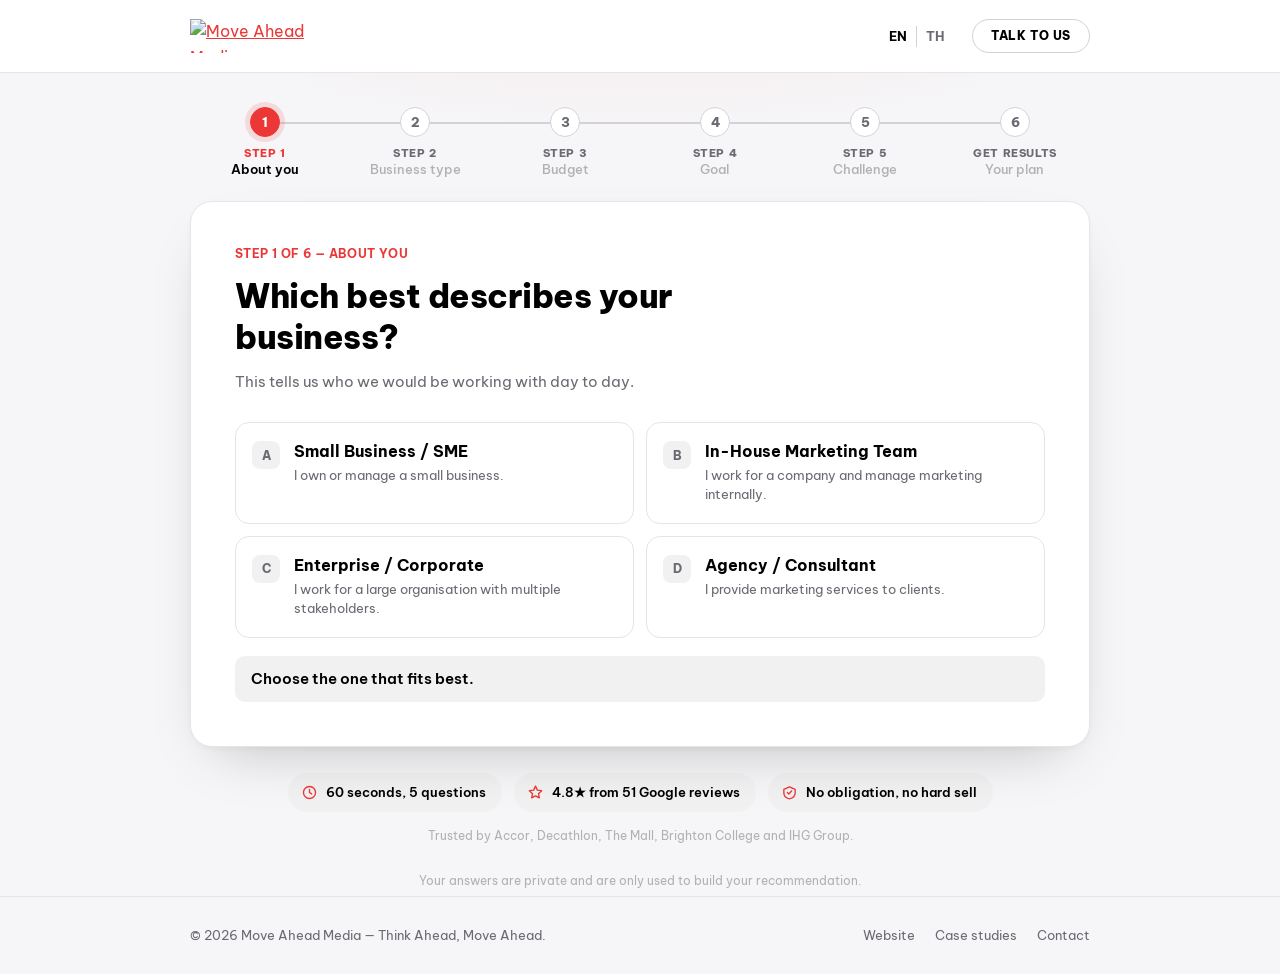
==== index.html @ 977a90ac "Live: https://www.moveaheadmedia.co.th/quiz/ — mam-th-quiz 35fa0f5 build b9ee092ca5 Built by deploy/" ====
<!doctype html>
<html lang="en">
  <head>
    <!-- mam-th-quiz 35fa0f5 build b9ee092ca5 — live-mam-en -->
    <meta charset="utf-8" />
    <meta name="viewport" content="width=device-width, initial-scale=1" />
    <!-- Google Tag Manager -->
    <script>(function(w,d,s,l,i){w[l]=w[l]||[];w[l].push({'gtm.start':
    new Date().getTime(),event:'gtm.js'});var f=d.getElementsByTagName(s)[0],
    j=d.createElement(s),dl=l!='dataLayer'?'&l='+l:'';j.async=true;j.src=
    'https://www.googletagmanager.com/gtm.js?id='+i+dl;f.parentNode.insertBefore(j,f);
    })(window,document,'script','dataLayer','GTM-NHTDCN6S');</script>
    <!-- End Google Tag Manager -->
    <title>
      Which Digital Marketing Services Do You Need? | Move Ahead Media
    </title>
    <meta
      name="description"
      content="Answer 5 quick questions and get a personalised digital marketing plan — SEO + AI Visibility, Google Ads, Social Media or Website Development. Takes 60 seconds."
    />
    <meta name="robots" content="index, follow" />
    <!-- The quiz is live on the websites: English at moveaheadmedia.co.th/quiz/,
         Thai at /th/quiz/, Australia at moveaheadmedia.com.au/quiz/. This copy
         (GitHub Pages) is the preview, so it names the live pages. -->
    <link rel="canonical" href="https://www.moveaheadmedia.co.th/quiz/" />
    <link rel="alternate" hreflang="en-TH" href="https://www.moveaheadmedia.co.th/quiz/" />
    <link rel="alternate" hreflang="th-TH" href="https://www.moveaheadmedia.co.th/th/quiz/" />
    <link rel="alternate" hreflang="en-AU" href="https://www.moveaheadmedia.com.au/quiz/" />
    <link rel="alternate" hreflang="x-default" href="https://www.moveaheadmedia.co.th/quiz/" />

    <meta property="og:type" content="website" />
    <meta property="og:locale" content="en_GB" />
    <meta property="og:locale:alternate" content="th_TH" />
    <meta
      property="og:title"
      content="Which Digital Marketing Services Do You Need? | Move Ahead Media"
    />
    <meta
      property="og:description"
      content="Answer 5 quick questions and get a personalised digital marketing plan in 60 seconds."
    />
    <meta
      property="og:image"
      content="https://www.moveaheadmedia.co.th/wp-content/uploads/2023/10/mamlogo-dynamicwhite.png"
    />
    <meta name="twitter:card" content="summary_large_image" />

    <link rel="icon" href="assets/icons/favicon.ico" sizes="any" />
    <link
      rel="icon"
      type="image/png"
      sizes="32x32"
      href="assets/icons/favicon-32x32.png"
    />
    <link
      rel="icon"
      type="image/png"
      sizes="16x16"
      href="assets/icons/favicon-16x16.png"
    />
    <link
      rel="icon"
      type="image/png"
      sizes="192x192"
      href="assets/icons/android-chrome-192x192.png"
    />
    <link rel="apple-touch-icon" href="assets/icons/apple-touch-icon.png" />

    <link rel="preconnect" href="https://fonts.googleapis.com" />
    <link rel="preconnect" href="https://fonts.gstatic.com" crossorigin />
    <link
      href="https://fonts.googleapis.com/css2?family=Be+Vietnam+Pro:wght@400;500;600;700;800&display=swap"
      rel="stylesheet"
    />
    <link rel="stylesheet" href="assets/css/styles.css?v=b9ee092ca5" />
  </head>
  <body>
    <!-- Google Tag Manager (noscript) -->
    <noscript><iframe src="https://www.googletagmanager.com/ns.html?id=GTM-NHTDCN6S"
    height="0" width="0" style="display:none;visibility:hidden"></iframe></noscript>
    <!-- End Google Tag Manager (noscript) -->
    <a class="skip-link" href="#quiz">Skip to the quiz</a>

    <header class="site-header">
      <div class="shell site-header__inner">
        <a
          class="site-header__logo"
          href="https://www.moveaheadmedia.co.th/"
          target="_blank"
          rel="noopener"
        >
          <img
            src="https://www.moveaheadmedia.co.th/wp-content/uploads/2023/10/mamlogo-dynamicwhite.png"
            alt="Move Ahead Media"
            width="180"
            height="40"
          />
        </a>
        <div class="site-header__actions">
          <nav class="lang-switch" aria-label="Language">
            <a href="/quiz/" lang="en" hreflang="en" aria-current="page">EN</a>
            <a href="/th/quiz/" lang="th" hreflang="th">TH</a>
          </nav>
          <a
            class="btn btn--ghost btn--sm site-header__cta"
            href="https://www.moveaheadmedia.co.th/contact-us/"
            target="_blank"
            rel="noopener"
            >Talk to us</a
          >
        </div>
      </div>
    </header>

    <main id="quiz" class="shell">
      <!-- ── Progress ────────────────────────────────────────────────── -->
      <nav class="progress" id="progress" aria-label="Quiz progress" hidden>
        <ol class="progress__steps" id="progressSteps"></ol>
        <div class="progress__track">
          <div class="progress__fill" id="progressFill"></div>
        </div>
      </nav>

      <!-- ── Stage ───────────────────────────────────────────────────── -->
      <div class="stage" id="stage" aria-live="polite"></div>

      <p class="stage-note" id="stageNote"></p>
    </main>

    <footer class="site-footer">
      <div class="shell site-footer__inner">
        <p>
          &copy; <span id="year"></span> Move Ahead Media — Think Ahead, Move
          Ahead.
        </p>
        <p class="site-footer__links">
          <a
            href="https://www.moveaheadmedia.co.th/"
            target="_blank"
            rel="noopener"
            >Website</a
          >
          <a
            href="https://www.moveaheadmedia.co.th/about/case-studies/"
            target="_blank"
            rel="noopener"
            >Case studies</a
          >
          <a
            href="https://www.moveaheadmedia.co.th/contact-us/"
            target="_blank"
            rel="noopener"
            >Contact</a
          >
        </p>
      </div>
    </footer>

    <script>window.MAM_DEPLOY = {"webhookUrl":"https://n8n.moveaheadmedia.com/webhook/dca138b4-dd5e-489e-88fd-e3096222296d","webhookFormat":"mam-forms","formName":"Service Quiz","timeZone":"Asia/Bangkok","dateStyle":"d/m/Y"};</script>
    <script src="assets/js/config.js?v=b9ee092ca5"></script>
    <!-- utm_… → the website's attribution cookies, before anything else. -->
    <script src="assets/js/utm.js?v=b9ee092ca5"></script>
    <script src="assets/js/data.js?v=b9ee092ca5"></script>
    <script src="assets/js/engine.js?v=b9ee092ca5"></script>
    <!-- Logic v5. Loaded but not yet called — app.js switches to it in
         build step 3, so this file changes nothing on its own. -->
    <script src="assets/js/planner.js?v=b9ee092ca5"></script>
    <!-- Screen text. th/index.html also loads i18n/th.js before i18n.js. -->
    <script src="assets/js/i18n/en.js?v=b9ee092ca5"></script>
    <script src="assets/js/i18n.js?v=b9ee092ca5"></script>
    <script src="assets/js/app.js?v=b9ee092ca5"></script>
  </body>
</html>
---- assets/css/styles.css ----
/* ==========================================================================
   Move Ahead Media — Service Recommendation Quiz
   Built on the Elementor kit tokens (.elementor-kit-201) with a small number
   of additions needed for UI states the kit does not define. Additions are
   marked with a leading "+" so they are easy to audit against brand.
   ========================================================================== */

/* --------------------------------------------------------------------------
   Tokens
   -------------------------------------------------------------------------- */
:root {
  /* Kit colours */
  --mam-primary:      #EC3737;
  --mam-secondary:    #FFFFFF;
  --mam-text:         #000000;
  --mam-accent:       #F1F1F1;
  --mam-white-45:     #FFFFFF45;
  --mam-white-94:     #FFFFFF94;
  --mam-grey-94:      #80808094;

  /* + UI additions (hover, borders, muted text, validation, dark panels) */
  --mam-primary-dark: #C82A2A;
  --mam-primary-soft: #FDECEC;
  --mam-ink:          #101013;
  --mam-ink-soft:     #1C1C21;
  --mam-line:         #E5E5E8;
  --mam-line-strong:  #D2D2D8;
  --mam-muted:        #6A6A73;
  --mam-page:         #F6F6F8;
  --mam-success:      #129B5C;

  /* Kit typography */
  /* Same pair as moveaheadmedia.co.th: Be Vietnam Pro draws the Latin letters,
     Noto Sans Thai the Thai ones (it is only downloaded on the Thai page). */
  --font: "Be Vietnam Pro", "Noto Sans Thai", -apple-system, BlinkMacSystemFont, "Segoe UI", sans-serif;

  /* + Shape & depth (the kit defines neither) */
  --radius-sm: 10px;
  --radius:    14px;
  --radius-lg: 22px;
  --shadow-sm: 0 1px 2px rgba(16,16,19,.05), 0 4px 12px -6px rgba(16,16,19,.10);
  --shadow-md: 0 24px 56px -28px rgba(16,16,19,.28), 0 2px 6px rgba(16,16,19,.04);
  --shadow-red: 0 12px 28px -12px rgba(236,55,55,.55);

  --shell: 940px;
  --ease: cubic-bezier(.32,.72,.28,1);
}

/* --------------------------------------------------------------------------
   Base
   -------------------------------------------------------------------------- */
*, *::before, *::after { box-sizing: border-box; }

html { -webkit-text-size-adjust: 100%; }

body {
  margin: 0;
  font-family: var(--font);
  /* + kit body is 15px; bumped to 16px so form inputs stay legible on mobile */
  font-size: 16px;
  font-weight: 400;
  line-height: 1.6;
  color: var(--mam-text);
  background: var(--mam-page);
  background-image:
    radial-gradient(1000px 460px at 50% -180px, rgba(236,55,55,.13), transparent 70%);
  background-repeat: no-repeat;
  -webkit-font-smoothing: antialiased;
  display: flex;
  flex-direction: column;
  min-height: 100vh;
}

h1, h2, h3 { margin: 0; line-height: 1.2; font-weight: 800; letter-spacing: -.015em; }
p { margin: 0; }
ul, ol { margin: 0; padding: 0; list-style: none; }
a { color: var(--mam-primary); }

img, svg { display: block; max-width: 100%; }

.shell { width: 100%; max-width: var(--shell); margin-inline: auto; padding-inline: 20px; }

:where(a, button, input, [tabindex]):focus-visible {
  outline: 3px solid var(--mam-primary);
  outline-offset: 2px;
  border-radius: 6px;
}

.skip-link {
  position: absolute; left: 12px; top: -60px; z-index: 20;
  background: var(--mam-ink); color: #fff; padding: 10px 16px;
  border-radius: var(--radius-sm); font-weight: 700; text-decoration: none;
  transition: top .2s var(--ease);
}
.skip-link:focus { top: 12px; }

.icon {
  width: 20px; height: 20px; flex: none;
  fill: none; stroke: currentColor; stroke-width: 1.9;
  stroke-linecap: round; stroke-linejoin: round;
}
.icon--arrow { width: 18px; height: 18px; margin-left: 8px; }
.icon--arrow-back { width: 18px; height: 18px; margin-right: 6px; }
.icon--tick { stroke-width: 2.6; }

/* --------------------------------------------------------------------------
   Header / footer
   -------------------------------------------------------------------------- */
.site-header {
  background: var(--mam-secondary);
  border-bottom: 1px solid var(--mam-line);
}

.site-header__inner {
  display: flex; align-items: center; justify-content: space-between;
  gap: 16px; min-height: 72px;
}
.site-header__logo img { height: 34px; width: auto; }
.site-header__actions { display: flex; align-items: center; gap: 18px; }
.site-header__cta { white-space: nowrap; }

/* EN | TH | AU. The current page is marked, not linked away from. */
.lang-switch { display: flex; align-items: center; font-size: 13px; font-weight: 700; }
.lang-switch a {
  color: var(--mam-muted); text-decoration: none; padding: 4px 9px; line-height: 1;
}
.lang-switch a + a { border-left: 1.5px solid var(--mam-line-strong); }
.lang-switch a:hover { color: var(--mam-primary); }
.lang-switch a[aria-current="page"] { color: var(--mam-text); }

/* .btn--ghost is designed for dark panels (the results CTA still uses it there),
   so it needs a light-background variant inside the now-white header. */
.site-header .btn--ghost { border-color: var(--mam-line-strong); color: var(--mam-text); }
.site-header .btn--ghost:hover {
  border-color: var(--mam-primary); color: var(--mam-primary); background: transparent;
}

.site-footer {
  margin-top: auto;
  padding: 28px 0;
  border-top: 1px solid var(--mam-line);
  font-size: 13px;
  color: var(--mam-muted);
}
.site-footer__inner {
  display: flex; flex-wrap: wrap; gap: 10px 24px;
  align-items: center; justify-content: space-between;
}
.site-footer__links { display: flex; gap: 20px; }
.site-footer a { color: var(--mam-muted); text-decoration: none; }
.site-footer a:hover { color: var(--mam-primary); }

/* --------------------------------------------------------------------------
   Buttons
   -------------------------------------------------------------------------- */
.btn {
  display: inline-flex; align-items: center; justify-content: center;
  gap: 0; border: 1.5px solid transparent; border-radius: 999px;
  font-family: var(--font);
  /* kit --e-global-typography-d2be5a1: 15px / 800 / uppercase / ls .6px */
  font-size: 14px; font-weight: 800; text-transform: uppercase; letter-spacing: .6px;
  line-height: 1; text-decoration: none; cursor: pointer;
  padding: 14px 26px;
  transition: background-color .18s var(--ease), color .18s var(--ease),
              border-color .18s var(--ease), transform .18s var(--ease), box-shadow .18s var(--ease);
}
.btn:disabled { cursor: default; opacity: .75; }

.btn--primary { background: var(--mam-primary); color: #fff; box-shadow: var(--shadow-red); }
.btn--primary:hover:not(:disabled) { background: var(--mam-primary-dark); transform: translateY(-1px); }
.btn--primary:active:not(:disabled) { transform: translateY(0); }

.btn--ghost { border-color: var(--mam-white-45); color: #fff; background: transparent; }
.btn--ghost:hover { border-color: #fff; background: rgba(255,255,255,.08); }

/* Chat buttons (logic v7) — each app's own green, so the button is recognised
   at a glance. Dark ink text rather than white: white on these greens falls
   below readable contrast. */
.btn--chat { color: var(--mam-ink); }
.btn--chat:hover { transform: translateY(-1px); }
.btn--chat .icon--chat { width: 18px; height: 18px; margin-right: 8px; }
.btn--chat-line { background: #06C755; }
.btn--chat-line:hover { background: #05B34C; }
.btn--chat-whatsapp { background: #25D366; }
.btn--chat-whatsapp:hover { background: #1FBE5B; }

.btn--text {
  background: none; color: var(--mam-muted); padding: 10px 4px;
  text-transform: none; letter-spacing: 0; font-weight: 600; font-size: 14px;
}
.btn--text:hover { color: var(--mam-primary); }

.btn--sm { padding: 10px 18px; font-size: 12px; }
.btn--lg { padding: 18px 34px; font-size: 15px; }
.btn--block { width: 100%; }

/* --------------------------------------------------------------------------
   Progress
   -------------------------------------------------------------------------- */
.progress { padding-top: 34px; }

/* A connected stepper: numbered dots sit on a single line, joined by
   connectors that fill up to the current step, with a label under each dot.
   Equal flex columns keep any number of steps evenly spaced. */
.progress__steps {
  display: flex;
  align-items: flex-start;
  margin: 0;
  padding: 0;
  list-style: none;
}
.pstep {
  position: relative;
  flex: 1 1 0;
  min-width: 0;
  display: flex;
  flex-direction: column;
  align-items: center;
  text-align: center;
  gap: 10px;
  padding: 0 4px;
}
/* Connector from the previous dot to this one, behind the opaque dots so each
   end is capped by a dot. It colours in once its step is reached. */
.pstep::before {
  content: "";
  position: absolute;
  top: 15px;
  right: 50%;
  left: -50%;
  height: 2px;
  background: var(--mam-line-strong);
  z-index: 0;
  transition: background .4s var(--ease);
}
.pstep:first-child::before { display: none; }
.pstep.is-done::before,
.pstep.is-active::before { background: var(--mam-ink); }

.pstep__dot {
  position: relative;
  z-index: 1;
  display: grid; place-items: center; flex: none;
  width: 30px; height: 30px; border-radius: 50%;
  background: var(--mam-secondary);
  border: 1.5px solid var(--mam-line-strong);
  color: var(--mam-muted);
  font-size: 13px; font-weight: 800;
  transition: all .3s var(--ease);
}
.pstep.is-active .pstep__dot {
  background: var(--mam-primary); border-color: var(--mam-primary); color: #fff;
  box-shadow: 0 0 0 5px rgba(236,55,55,.14);
}
.pstep.is-done .pstep__dot { background: var(--mam-ink); border-color: var(--mam-ink); color: #fff; }
.pstep.is-done .icon { width: 15px; height: 15px; }

.pstep__text {
  display: flex; flex-direction: column; align-items: center; gap: 2px;
  min-width: 0; max-width: 100%;
}
.pstep__label {
  font-size: 10.5px; font-weight: 800; text-transform: uppercase; letter-spacing: .6px;
  line-height: 1.2; color: var(--mam-muted); white-space: nowrap;
}
.pstep__caption {
  font-size: 12.5px; font-weight: 500; line-height: 1.25; color: var(--mam-grey-94);
  max-width: 14ch;
}
.pstep.is-active .pstep__label { color: var(--mam-primary); }
.pstep.is-active .pstep__caption { color: var(--mam-text); font-weight: 600; }
.pstep.is-done .pstep__label { color: var(--mam-ink); }

/* The connectors above now carry progress, so the old track bar is retired.
   #progressFill still receives a width from app.js; keeping the rule inert
   avoids touching JS. */
.progress__track { display: none; }
.progress__fill { width: 0; }

/* --------------------------------------------------------------------------
   Card
   -------------------------------------------------------------------------- */
.stage { padding: 24px 0 8px; }

.card {
  background: var(--mam-secondary);
  border: 1px solid var(--mam-line);
  border-radius: var(--radius-lg);
  box-shadow: var(--shadow-md);
  padding: 44px;
}
.card.is-entering { animation: cardIn .42s var(--ease) both; }
@keyframes cardIn {
  from { opacity: 0; transform: translateY(14px); }
  to   { opacity: 1; transform: none; }
}

.card__nav {
  display: flex; align-items: center; justify-content: space-between; gap: 16px;
  margin-top: 28px; padding-top: 22px; border-top: 1px solid var(--mam-line);
}
.card__nav--form { margin-top: 18px; border-top: 0; padding-top: 0; }
.card__nav--results { justify-content: center; }

.eyebrow {
  /* kit --e-global-typography-accent */
  font-size: 12px; font-weight: 700; text-transform: uppercase; letter-spacing: .4px;
  line-height: 1.3; color: var(--mam-primary);
  margin-bottom: 14px;
}

.stage-note {
  text-align: center; font-size: 12px; color: var(--mam-grey-94);
  margin: 18px 0 6px; min-height: 18px;
}

/* --------------------------------------------------------------------------
   Trust strip — sits below question 1 only
   -------------------------------------------------------------------------- */
.trust {
  display: flex; flex-wrap: wrap; justify-content: center; gap: 10px 12px;
  margin: 26px 0 0;
}
.trust li {
  display: flex; align-items: center; gap: 8px;
  background: var(--mam-accent); border-radius: 999px;
  padding: 9px 16px 9px 13px;
  font-size: 13px; font-weight: 600;
}
.trust .icon { width: 17px; height: 17px; color: var(--mam-primary); }

.trust__meta {
  margin-top: 14px; font-size: 12px; color: var(--mam-grey-94); text-align: center;
}

/* --------------------------------------------------------------------------
   Questions
   -------------------------------------------------------------------------- */
.question__title {
  /* kit secondary is 34px */
  font-size: clamp(23px, 3.4vw, 33px);
  line-height: 1.25;
  max-width: 24ch;
}
.question__subtitle {
  margin-top: 12px; color: var(--mam-muted); font-size: 15px;
  max-width: 56ch;
}

.options {
  display: grid; grid-template-columns: repeat(2, 1fr); gap: 12px;
  margin-top: 28px;
}
.options > .option:only-child,
.options > .option:nth-child(odd):last-child { grid-column: 1 / -1; }

.option {
  display: flex; align-items: flex-start; gap: 14px;
  width: 100%; text-align: left; cursor: pointer;
  font-family: var(--font);
  background: var(--mam-secondary);
  border: 1.5px solid var(--mam-line);
  border-radius: var(--radius);
  padding: 18px 18px 18px 16px;
  transition: border-color .18s var(--ease), background-color .18s var(--ease),
              transform .18s var(--ease), box-shadow .18s var(--ease);
}
.option:hover {
  border-color: var(--mam-primary);
  transform: translateY(-2px);
  box-shadow: var(--shadow-sm);
}
.option.is-selected {
  border-color: var(--mam-primary);
  background: var(--mam-primary-soft);
  box-shadow: 0 0 0 1px var(--mam-primary) inset;
}

.option__key {
  display: grid; place-items: center; flex: none;
  width: 28px; height: 28px; border-radius: 8px;
  background: var(--mam-accent); color: var(--mam-muted);
  font-size: 12px; font-weight: 800;
  transition: all .18s var(--ease);
}
.option.is-selected .option__key { background: var(--mam-primary); color: #fff; }

.option__body { display: flex; flex-direction: column; gap: 3px; min-width: 0; }
.option__label { font-size: 16px; font-weight: 700; line-height: 1.35; }
.option__desc { font-size: 13px; line-height: 1.5; color: var(--mam-muted); }

.option__check {
  margin-left: auto; flex: none;
  display: grid; place-items: center;
  width: 22px; height: 22px; border-radius: 50%;
  background: var(--mam-primary); color: #fff;
  opacity: 0; transform: scale(.6);
  transition: all .22s var(--ease);
}
.option__check .icon { width: 13px; height: 13px; }
.option.is-selected .option__check { opacity: 1; transform: scale(1); }

/* Multi-select step. The main pick and the second pick must look different —
   the main one carries twice the scoring weight, so the visitor has to be able
   to see which is which at a glance. */
.option.is-rank1 {
  border-color: var(--mam-primary);
  background: var(--mam-primary-soft);
  box-shadow: 0 0 0 1px var(--mam-primary) inset;
}
.option.is-rank1 .option__key { background: var(--mam-primary); color: #fff; }
.option.is-rank1 .option__check { opacity: 1; transform: scale(1); }

.option.is-rank2 {
  border-color: var(--mam-line-strong);
  background: var(--mam-accent);
}
.option.is-rank2 .option__key { background: var(--mam-ink-soft); color: #fff; }
.option.is-rank2 .option__check {
  opacity: 1; transform: scale(1); background: var(--mam-ink-soft);
}

.option__rank {
  font-size: 11px; font-weight: 800;
  letter-spacing: .05em; text-transform: uppercase;
}
.option.is-rank1 .option__rank { color: var(--mam-primary); }
.option.is-rank2 .option__rank { color: var(--mam-muted); }

/* The one line that tells the visitor what to do next. It has to be readable
   at a glance, so it sits on its own tinted row rather than as grey small print. */
.options__hint {
  margin-top: 18px; padding: 12px 16px;
  font-size: 15px; line-height: 1.5; font-weight: 600;
  color: var(--mam-text);
  background: var(--mam-accent);
  border-radius: var(--radius-sm);
}
.options__hint--warn {
  color: var(--mam-primary-dark, var(--mam-primary));
  background: rgba(224, 62, 45, .09);
  box-shadow: inset 3px 0 0 var(--mam-primary);
}

/* --------------------------------------------------------------------------
   Form
   -------------------------------------------------------------------------- */
.form { margin-top: 28px; }

.form__grid { display: grid; grid-template-columns: repeat(2, 1fr); gap: 18px; }

.field { display: flex; flex-direction: column; }
.field__label {
  font-size: 13px; font-weight: 700; margin-bottom: 7px;
  display: flex; align-items: center; gap: 6px;
}
.field__req { color: var(--mam-primary); }
.field__opt {
  font-size: 11px; font-weight: 600; text-transform: uppercase; letter-spacing: .4px;
  color: var(--mam-grey-94);
}

.field__input {
  font-family: var(--font); font-size: 16px; color: var(--mam-text);
  background: var(--mam-secondary);
  border: 1.5px solid var(--mam-line-strong);
  border-radius: var(--radius-sm);
  padding: 13px 15px; width: 100%;
  transition: border-color .18s var(--ease), box-shadow .18s var(--ease);
}
.field__input::placeholder { color: #B2B2BA; }
.field__input:hover { border-color: var(--mam-muted); }
.field__input:focus {
  outline: none;
  border-color: var(--mam-primary);
  box-shadow: 0 0 0 4px rgba(236,55,55,.13);
}
.field__input.is-invalid { border-color: var(--mam-primary); background: var(--mam-primary-soft); }

.field__hint { font-size: 12px; color: var(--mam-grey-94); margin-top: 6px; }
.field__error { font-size: 12.5px; font-weight: 600; color: var(--mam-primary); margin-top: 6px; }
.field__error:empty { display: none; }

.form__error { font-size: 13px; font-weight: 600; color: var(--mam-primary); margin-top: 16px; }
.form__error:empty { display: none; }

.form button[type="submit"] { margin-top: 26px; }

.form__consent {
  margin-top: 14px; font-size: 12px; line-height: 1.55;
  color: var(--mam-grey-94); text-align: center;
}

/* Honeypot — off-screen rather than display:none so bots still fill it. */
.hp { position: absolute; left: -9999px; width: 1px; height: 1px; overflow: hidden; }

/* Google's required reCAPTCHA disclosure — present but deliberately quiet. */
.form__legal {
  margin-top: 10px; font-size: 11px; line-height: 1.5;
  color: var(--mam-grey-94); text-align: center; opacity: .75;
}
.form__legal a { color: inherit; text-decoration: underline; }
.form__legal a:hover { color: var(--mam-primary); }

.spinner {
  width: 15px; height: 15px; margin-right: 10px; flex: none;
  border: 2px solid rgba(255,255,255,.4); border-top-color: #fff;
  border-radius: 50%; animation: spin .7s linear infinite;
}
@keyframes spin { to { transform: rotate(360deg); } }

/* --------------------------------------------------------------------------
   Results
   -------------------------------------------------------------------------- */
.results__title { font-size: clamp(25px, 3.8vw, 36px); line-height: 1.2; }
.results__lead {
  margin-top: 14px; font-size: 16px; color: var(--mam-muted); max-width: 62ch;
}

.results__rank {
  margin: 34px 0 12px;
  font-size: 12px; font-weight: 800; text-transform: uppercase; letter-spacing: .5px;
  color: var(--mam-primary);
  display: flex; align-items: center; gap: 12px;
}
.results__rank::after {
  content: ""; flex: 1; height: 1px; background: var(--mam-line);
}
.results__rank--support { color: var(--mam-muted); }

.results__support { display: grid; grid-template-columns: repeat(2, 1fr); gap: 14px; }

/* Two primaries carry equal weight — the budget decides how many there are,
   so they sit side by side rather than one leading the other. */
.results__primary--pair { display: grid; grid-template-columns: repeat(2, 1fr); gap: 14px; }

/* Platform choice happens in the consultation, so the social card names the
   platforms instead of the quiz guessing at one. */
.rec__platforms {
  margin-top: 12px; font-size: 12.5px; line-height: 1.55; color: var(--mam-muted);
}
.rec--primary .rec__platforms { color: var(--mam-white-94); }

/* Services a strategist would raise in the meeting. Deliberately quieter than
   a card — these are not what the quiz chose. */
.results__also {
  margin-top: 22px; font-size: 13.5px; line-height: 1.9; color: var(--mam-muted);
}
.results__also span { font-weight: 700; color: var(--mam-text); }
.results__also a { color: var(--mam-primary); text-decoration: none; font-weight: 600; }
.results__also a:hover { text-decoration: underline; }
.results__also i { font-style: normal; padding: 0 8px; color: var(--mam-line-strong); }

/* How the work is delivered, not what the work is. */
.overlays {
  margin-top: 26px; padding: 18px 22px;
  border: 1px dashed var(--mam-line-strong); border-radius: var(--radius-sm);
}
.overlays__title {
  font-size: 11px; font-weight: 800; text-transform: uppercase; letter-spacing: .5px;
  color: var(--mam-muted); margin-bottom: 10px;
}
.overlays__list { display: grid; gap: 8px; }
.overlays__list li { font-size: 14px; line-height: 1.6; color: var(--mam-muted); }
.overlays__list strong { color: var(--mam-text); font-weight: 700; }

.rec {
  border: 1px solid var(--mam-line);
  border-radius: var(--radius);
  padding: 24px;
  background: var(--mam-secondary);
  display: flex; flex-direction: column;
}

.rec--primary {
  background: var(--mam-ink);
  border-color: var(--mam-ink);
  color: var(--mam-secondary);
  padding: 30px;
  position: relative; overflow: hidden;
}
.rec--primary::before {
  content: ""; position: absolute; inset: -60% 55% 40% -20%;
  background: radial-gradient(circle, rgba(236,55,55,.30), transparent 68%);
  pointer-events: none;
}
.rec--primary > * { position: relative; }

.rec__head { display: flex; align-items: center; gap: 14px; }
.rec__icon {
  display: grid; place-items: center; flex: none;
  width: 46px; height: 46px; border-radius: 12px;
  background: var(--mam-primary-soft); color: var(--mam-primary);
}
.rec--primary .rec__icon { background: var(--mam-primary); color: #fff; }
.rec__icon .icon { width: 23px; height: 23px; }

.rec__kicker {
  font-size: 11px; font-weight: 700; text-transform: uppercase; letter-spacing: .5px;
  color: var(--mam-muted);
}
.rec--primary .rec__kicker { color: var(--mam-white-94); }

.rec__name { font-size: 20px; line-height: 1.25; margin-top: 2px; }
.rec--primary .rec__name { font-size: clamp(22px, 3vw, 28px); }

.rec__blurb {
  margin-top: 14px; font-size: 14.5px; line-height: 1.62; color: var(--mam-muted);
}
.rec--primary .rec__blurb { color: var(--mam-white-94); font-size: 16px; }

.rec__reason {
  margin-top: 14px; padding: 10px 13px;
  display: flex; align-items: flex-start; gap: 9px;
  background: var(--mam-accent); border-radius: var(--radius-sm);
  font-size: 13px; line-height: 1.5; color: var(--mam-muted);
}
.rec__reason .icon { width: 15px; height: 15px; margin-top: 3px; flex: none; color: var(--mam-success); }
.rec__reason span { flex: 1; }
.rec__reason strong { color: var(--mam-text); font-weight: 700; }
.rec--primary .rec__reason { background: rgba(255,255,255,.09); color: var(--mam-white-94); }
.rec--primary .rec__reason strong { color: #fff; }

.rec__chips { display: flex; flex-wrap: wrap; gap: 7px; margin-top: 16px; }
.rec__chips li {
  font-size: 12px; font-weight: 600; line-height: 1.3;
  padding: 6px 11px; border-radius: 999px;
  border: 1px solid var(--mam-line-strong); color: var(--mam-muted);
}
.rec--primary .rec__chips li { border-color: var(--mam-white-45); color: var(--mam-secondary); }

.rec__link {
  margin-top: auto; padding-top: 18px;
  display: inline-flex; align-items: center; align-self: flex-start;
  font-size: 13px; font-weight: 800; text-transform: uppercase; letter-spacing: .5px;
  color: var(--mam-primary); text-decoration: none;
}
.rec__link:hover { color: var(--mam-primary-dark); }
.rec__link:hover .icon--arrow { transform: translateX(3px); }
.rec__link .icon--arrow { transition: transform .18s var(--ease); }
.rec--primary .rec__link { color: #fff; }
.rec--primary .rec__link:hover { color: var(--mam-primary); }

.budget-note {
  margin-top: 30px; padding: 20px 22px;
  background: var(--mam-accent);
  border-left: 3px solid var(--mam-primary);
  border-radius: var(--radius-sm);
}
.budget-note__tier {
  font-size: 11px; font-weight: 800; text-transform: uppercase; letter-spacing: .5px;
  color: var(--mam-primary); margin-bottom: 6px;
}
.budget-note__text { font-size: 14.5px; line-height: 1.6; color: var(--mam-muted); }

.cta {
  margin-top: 34px; padding: 34px;
  background: var(--mam-ink-soft); color: var(--mam-secondary);
  border-radius: var(--radius);
  text-align: center;
}
.cta__title { font-size: clamp(20px, 2.8vw, 26px); }
.cta__text {
  margin: 12px auto 0; max-width: 56ch;
  font-size: 15px; line-height: 1.65; color: var(--mam-white-94);
}
.cta__actions {
  display: flex; flex-wrap: wrap; justify-content: center; gap: 12px; margin-top: 24px;
}
.cta__meta { margin-top: 20px; font-size: 13px; }
.cta__meta a { color: var(--mam-white-94); text-decoration: none; font-weight: 600; }
.cta__meta a:hover { color: #fff; text-decoration: underline; }

.notice {
  padding: 14px 16px; border-radius: var(--radius-sm);
  font-size: 13.5px; line-height: 1.55; margin-bottom: 22px;
}
.notice--warn {
  background: var(--mam-primary-soft);
  border: 1px solid rgba(236,55,55,.32);
  color: #8E1F1F;
}
.notice--warn a { color: inherit; font-weight: 700; }

/* --------------------------------------------------------------------------
   Responsive
   -------------------------------------------------------------------------- */
@media (max-width: 780px) {
  .card { padding: 30px 22px; border-radius: 18px; }

  .trust { gap: 8px; margin-top: 20px; }
  .trust li { font-size: 12px; padding: 7px 13px 7px 11px; }

  .options,
  .form__grid,
  .results__primary--pair,
  .results__support { grid-template-columns: 1fr; }

  /* On phones the labels don't fit six-across, so the stepper collapses to a
     clean row of connected dots. Each card carries its own "Step 4 of 6 —
     Goal" eyebrow, so no wording is lost. */
  .progress { padding-top: 22px; }
  .pstep { gap: 0; padding: 0 3px; }
  .pstep__dot { width: 26px; height: 26px; font-size: 12px; }
  .pstep::before { top: 13px; }
  .pstep.is-done .icon { width: 13px; height: 13px; }
  .pstep__text { display: none; }

  .cta { padding: 26px 20px; }
  .cta__actions .btn { width: 100%; }
  .site-header__inner { min-height: 62px; }
  .site-footer__inner { flex-direction: column; align-items: flex-start; }
}

@media (max-width: 420px) {
  /* Logo, EN | TH and "Talk to us" share one row on a phone. */
  .site-header__logo img { height: 28px; }
  .site-header__actions { gap: 8px; }
  .lang-switch a { padding: 4px 7px; }
  .site-header__cta { padding: 9px 13px; }

  .btn--lg { padding: 16px 22px; font-size: 14px; }
  .rec--primary { padding: 22px; }
}

/* --------------------------------------------------------------------------
   Thai page (decision D-06)
   Thai has no capital letters, and letter spacing pulls Thai vowel and tone
   marks away from their letters — so the small spaced-out labels lose it.
   Thai also needs a little more line height for marks above and below.
   -------------------------------------------------------------------------- */
:lang(th) .btn,
:lang(th) .rec__link,
:lang(th) .eyebrow,
:lang(th) .pstep__label,
:lang(th) .option__rank,
:lang(th) .field__opt,
:lang(th) .results__rank,
:lang(th) .rec__kicker,
:lang(th) .overlays__title,
:lang(th) .budget-note__tier,
:lang(th) h1, :lang(th) h2, :lang(th) h3 { letter-spacing: 0; }
:lang(th) body { line-height: 1.65; }

/* --------------------------------------------------------------------------
   Motion & print
   -------------------------------------------------------------------------- */
@media (prefers-reduced-motion: reduce) {
  *, *::before, *::after {
    animation-duration: .01ms !important;
    animation-iteration-count: 1 !important;
    transition-duration: .01ms !important;
    scroll-behavior: auto !important;
  }
}

@media print {
  .site-header, .site-footer, .progress, .card__nav, .stage-note { display: none !important; }
  body { background: #fff; }
  .card { box-shadow: none; border: 0; padding: 0; }
  .rec--primary { background: #fff; color: #000; border: 2px solid #000; }
  .rec--primary .rec__blurb, .rec--primary .rec__kicker { color: #333; }
  .cta { background: #fff; color: #000; border: 1px solid #000; }
  .cta__text { color: #333; }
}
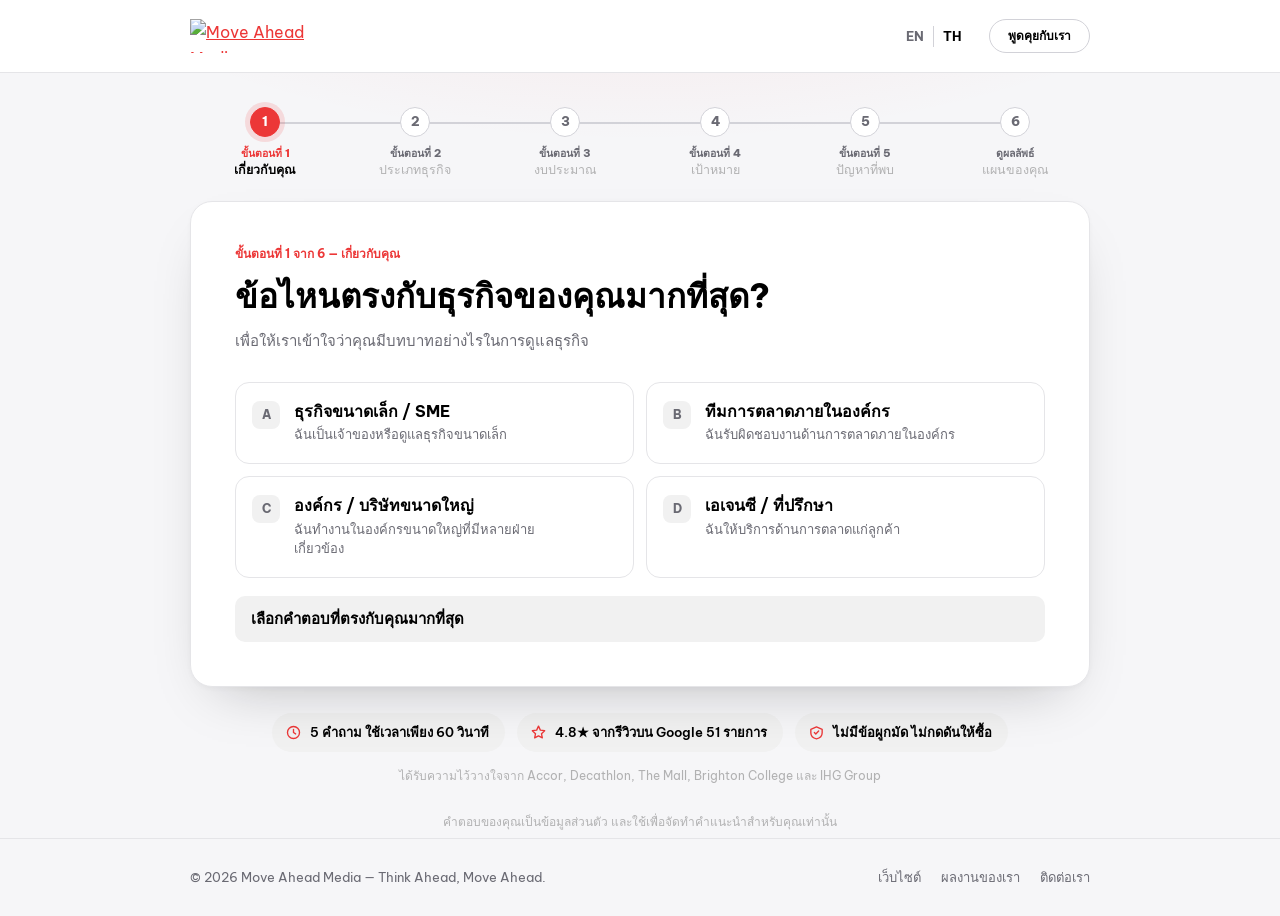
==== commit 785ba12c: "Live: https://www.moveaheadmedia.co.th/th/quiz/ — mam-th-quiz 35fa0f5 build b9ee092ca5 Built by depl" ====
--- a/index.html
+++ b/index.html
@@ -1,7 +1,7 @@
 <!doctype html>
-<html lang="en">
+<html lang="th">
   <head>
-    <!-- mam-th-quiz 35fa0f5 build b9ee092ca5 — live-mam-en -->
+    <!-- mam-th-quiz 35fa0f5 build b9ee092ca5 — live-mam-th -->
     <meta charset="utf-8" />
     <meta name="viewport" content="width=device-width, initial-scale=1" />
     <!-- Google Tag Manager -->
@@ -11,33 +11,29 @@
     'https://www.googletagmanager.com/gtm.js?id='+i+dl;f.parentNode.insertBefore(j,f);
     })(window,document,'script','dataLayer','GTM-NHTDCN6S');</script>
     <!-- End Google Tag Manager -->
-    <title>
-      Which Digital Marketing Services Do You Need? | Move Ahead Media
-    </title>
+    <title>ธุรกิจของคุณควรใช้บริการการตลาดดิจิทัลอะไรบ้าง? | Move Ahead Media</title>
     <meta
       name="description"
-      content="Answer 5 quick questions and get a personalised digital marketing plan — SEO + AI Visibility, Google Ads, Social Media or Website Development. Takes 60 seconds."
+      content="ตอบ 5 คำถามใน 60 วินาที รับแผนการตลาดที่เหมาะกับธุรกิจคุณ ทั้ง SEO, AI Search, Google Ads, โซเชียลมีเดีย และพัฒนาเว็บไซต์"
     />
     <meta name="robots" content="index, follow" />
-    <!-- The quiz is live on the websites: English at moveaheadmedia.co.th/quiz/,
-         Thai at /th/quiz/, Australia at moveaheadmedia.com.au/quiz/. This copy
-         (GitHub Pages) is the preview, so it names the live pages. -->
-    <link rel="canonical" href="https://www.moveaheadmedia.co.th/quiz/" />
+    <!-- The Thai quiz, live at moveaheadmedia.co.th/th/quiz/. -->
+    <link rel="canonical" href="https://www.moveaheadmedia.co.th/th/quiz/" />
     <link rel="alternate" hreflang="en-TH" href="https://www.moveaheadmedia.co.th/quiz/" />
     <link rel="alternate" hreflang="th-TH" href="https://www.moveaheadmedia.co.th/th/quiz/" />
     <link rel="alternate" hreflang="en-AU" href="https://www.moveaheadmedia.com.au/quiz/" />
     <link rel="alternate" hreflang="x-default" href="https://www.moveaheadmedia.co.th/quiz/" />
 
     <meta property="og:type" content="website" />
-    <meta property="og:locale" content="en_GB" />
-    <meta property="og:locale:alternate" content="th_TH" />
+    <meta property="og:locale" content="th_TH" />
+    <meta property="og:locale:alternate" content="en_GB" />
     <meta
       property="og:title"
-      content="Which Digital Marketing Services Do You Need? | Move Ahead Media"
+      content="ธุรกิจของคุณควรใช้บริการการตลาดดิจิทัลอะไรบ้าง? | Move Ahead Media"
     />
     <meta
       property="og:description"
-      content="Answer 5 quick questions and get a personalised digital marketing plan in 60 seconds."
+      content="ตอบ 5 คำถามสั้น ๆ เพื่อรับแผนการตลาดดิจิทัลที่เหมาะกับธุรกิจคุณภายใน 60 วินาที"
     />
     <meta
       property="og:image"
@@ -69,7 +65,7 @@
     <link rel="preconnect" href="https://fonts.googleapis.com" />
     <link rel="preconnect" href="https://fonts.gstatic.com" crossorigin />
     <link
-      href="https://fonts.googleapis.com/css2?family=Be+Vietnam+Pro:wght@400;500;600;700;800&display=swap"
+      href="https://fonts.googleapis.com/css2?family=Be+Vietnam+Pro:wght@400;500;600;700;800&family=Noto+Sans+Thai:wght@400;500;600;700;800&display=swap"
       rel="stylesheet"
     />
     <link rel="stylesheet" href="assets/css/styles.css?v=b9ee092ca5" />
@@ -79,7 +75,7 @@
     <noscript><iframe src="https://www.googletagmanager.com/ns.html?id=GTM-NHTDCN6S"
     height="0" width="0" style="display:none;visibility:hidden"></iframe></noscript>
     <!-- End Google Tag Manager (noscript) -->
-    <a class="skip-link" href="#quiz">Skip to the quiz</a>
+    <a class="skip-link" href="#quiz">ข้ามไปทำแบบทดสอบ</a>
 
     <header class="site-header">
       <div class="shell site-header__inner">
@@ -97,16 +93,16 @@
           />
         </a>
         <div class="site-header__actions">
-          <nav class="lang-switch" aria-label="Language">
-            <a href="/quiz/" lang="en" hreflang="en" aria-current="page">EN</a>
-            <a href="/th/quiz/" lang="th" hreflang="th">TH</a>
+          <nav class="lang-switch" aria-label="ภาษา">
+            <a href="/quiz/" lang="en" hreflang="en">EN</a>
+            <a href="/th/quiz/" lang="th" hreflang="th" aria-current="page">TH</a>
           </nav>
           <a
             class="btn btn--ghost btn--sm site-header__cta"
             href="https://www.moveaheadmedia.co.th/contact-us/"
             target="_blank"
             rel="noopener"
-            >Talk to us</a
+            >พูดคุยกับเรา</a
           >
         </div>
       </div>
@@ -114,7 +110,7 @@
 
     <main id="quiz" class="shell">
       <!-- ── Progress ────────────────────────────────────────────────── -->
-      <nav class="progress" id="progress" aria-label="Quiz progress" hidden>
+      <nav class="progress" id="progress" aria-label="ความคืบหน้าของแบบทดสอบ" hidden>
         <ol class="progress__steps" id="progressSteps"></ol>
         <div class="progress__track">
           <div class="progress__fill" id="progressFill"></div>
@@ -138,35 +134,35 @@
             href="https://www.moveaheadmedia.co.th/"
             target="_blank"
             rel="noopener"
-            >Website</a
+            >เว็บไซต์</a
           >
           <a
             href="https://www.moveaheadmedia.co.th/about/case-studies/"
             target="_blank"
             rel="noopener"
-            >Case studies</a
+            >ผลงานของเรา</a
           >
           <a
             href="https://www.moveaheadmedia.co.th/contact-us/"
             target="_blank"
             rel="noopener"
-            >Contact</a
+            >ติดต่อเรา</a
           >
         </p>
       </div>
     </footer>
 
-    <script>window.MAM_DEPLOY = {"webhookUrl":"https://n8n.moveaheadmedia.com/webhook/dca138b4-dd5e-489e-88fd-e3096222296d","webhookFormat":"mam-forms","formName":"Service Quiz","timeZone":"Asia/Bangkok","dateStyle":"d/m/Y"};</script>
+    <script>window.MAM_DEPLOY = {"webhookUrl":"https://n8n.moveaheadmedia.com/webhook/dca138b4-dd5e-489e-88fd-e3096222296d","webhookFormat":"mam-forms","formName":"Service Quiz - TH","timeZone":"Asia/Bangkok","dateStyle":"d/m/Y"};</script>
     <script src="assets/js/config.js?v=b9ee092ca5"></script>
-    <!-- utm_… → the website's attribution cookies, before anything else. -->
     <script src="assets/js/utm.js?v=b9ee092ca5"></script>
     <script src="assets/js/data.js?v=b9ee092ca5"></script>
     <script src="assets/js/engine.js?v=b9ee092ca5"></script>
     <!-- Logic v5. Loaded but not yet called — app.js switches to it in
          build step 3, so this file changes nothing on its own. -->
     <script src="assets/js/planner.js?v=b9ee092ca5"></script>
-    <!-- Screen text. th/index.html also loads i18n/th.js before i18n.js. -->
+    <!-- Screen text: English is the fallback, Thai replaces it. -->
     <script src="assets/js/i18n/en.js?v=b9ee092ca5"></script>
+    <script src="assets/js/i18n/th.js?v=b9ee092ca5"></script>
     <script src="assets/js/i18n.js?v=b9ee092ca5"></script>
     <script src="assets/js/app.js?v=b9ee092ca5"></script>
   </body>
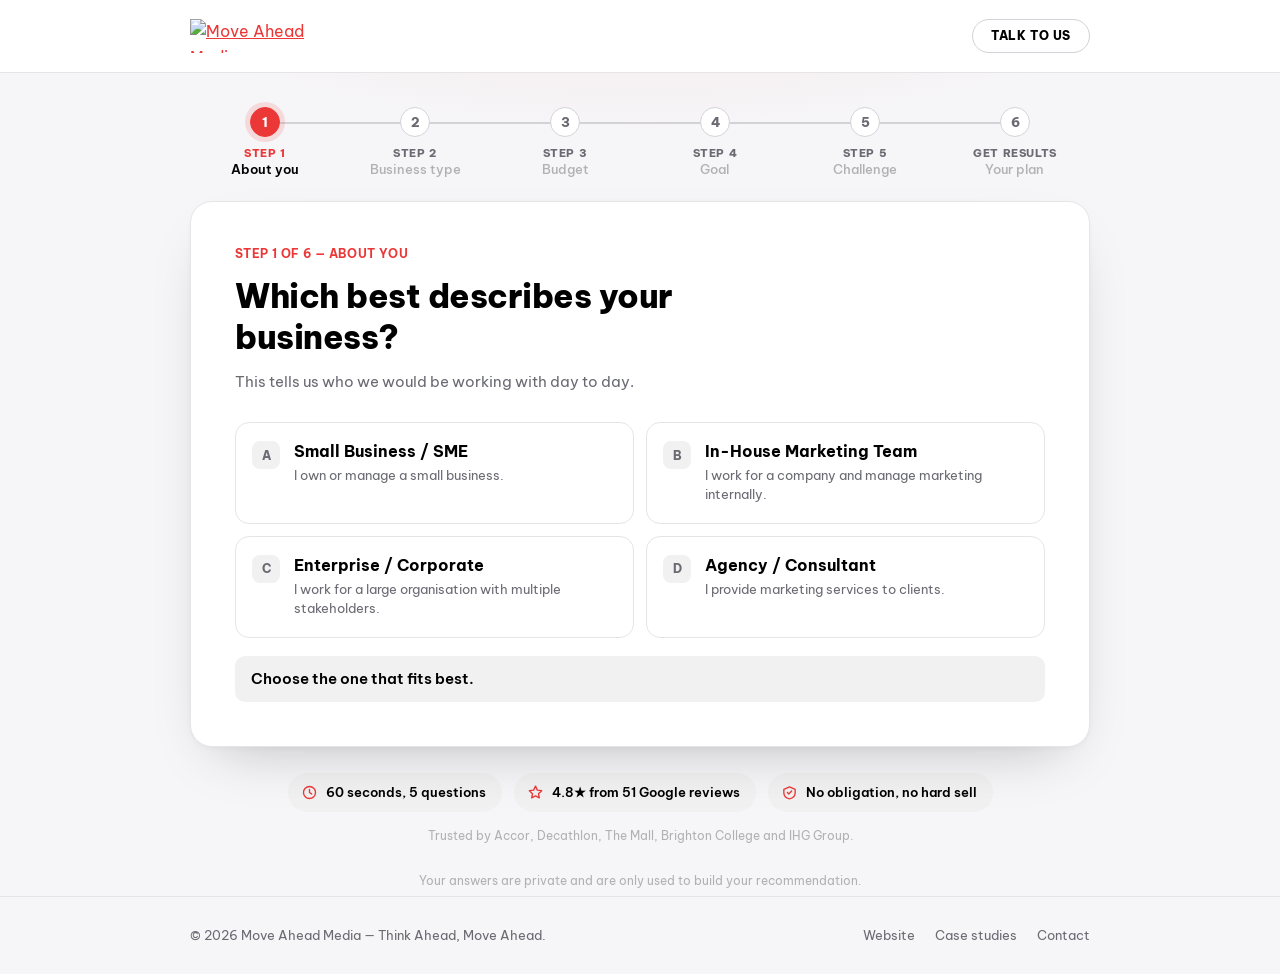
==== commit 1dea53c9: "Live: https://www.moveaheadmedia.com.au/quiz/ — mam-th-quiz 35fa0f5 build b9ee092ca5 Built by deploy" ====
--- a/index.html
+++ b/index.html
@@ -1,7 +1,7 @@
 <!doctype html>
-<html lang="th">
+<html lang="en-AU" data-market="AU">
   <head>
-    <!-- mam-th-quiz 35fa0f5 build b9ee092ca5 — live-mam-th -->
+    <!-- mam-th-quiz 35fa0f5 build b9ee092ca5 — live-mam-au -->
     <meta charset="utf-8" />
     <meta name="viewport" content="width=device-width, initial-scale=1" />
     <!-- Google Tag Manager -->
@@ -9,31 +9,36 @@
     new Date().getTime(),event:'gtm.js'});var f=d.getElementsByTagName(s)[0],
     j=d.createElement(s),dl=l!='dataLayer'?'&l='+l:'';j.async=true;j.src=
     'https://www.googletagmanager.com/gtm.js?id='+i+dl;f.parentNode.insertBefore(j,f);
-    })(window,document,'script','dataLayer','GTM-NHTDCN6S');</script>
+    })(window,document,'script','dataLayer','GTM-NRK28BX5');</script>
     <!-- End Google Tag Manager -->
-    <title>ธุรกิจของคุณควรใช้บริการการตลาดดิจิทัลอะไรบ้าง? | Move Ahead Media</title>
+    <title>
+      Which Digital Marketing Services Do You Need? | Move Ahead Media
+    </title>
     <meta
       name="description"
-      content="ตอบ 5 คำถามใน 60 วินาที รับแผนการตลาดที่เหมาะกับธุรกิจคุณ ทั้ง SEO, AI Search, Google Ads, โซเชียลมีเดีย และพัฒนาเว็บไซต์"
+      content="Answer 5 quick questions and get a personalised digital marketing plan — SEO + AI Visibility, Google Ads, Social Media or Website Development. Takes 60 seconds."
     />
     <meta name="robots" content="index, follow" />
-    <!-- The Thai quiz, live at moveaheadmedia.co.th/th/quiz/. -->
-    <link rel="canonical" href="https://www.moveaheadmedia.co.th/th/quiz/" />
+    <!-- The Australian quiz, live at moveaheadmedia.com.au/quiz/: the English
+         quiz, with its links going to moveaheadmedia.com.au (data-market="AU"
+         above, see config.js). It has no language switch. -->
+    <link rel="canonical" href="https://www.moveaheadmedia.com.au/quiz/" />
+    <link rel="alternate" hreflang="en-AU" href="https://www.moveaheadmedia.com.au/quiz/" />
     <link rel="alternate" hreflang="en-TH" href="https://www.moveaheadmedia.co.th/quiz/" />
     <link rel="alternate" hreflang="th-TH" href="https://www.moveaheadmedia.co.th/th/quiz/" />
-    <link rel="alternate" hreflang="en-AU" href="https://www.moveaheadmedia.com.au/quiz/" />
-    <link rel="alternate" hreflang="x-default" href="https://www.moveaheadmedia.co.th/quiz/" />
+    <link rel="alternate" hreflang="x-default" href="https://www.moveaheadmedia.com.au/quiz/" />
 
     <meta property="og:type" content="website" />
-    <meta property="og:locale" content="th_TH" />
+    <meta property="og:locale" content="en_AU" />
     <meta property="og:locale:alternate" content="en_GB" />
+    <meta property="og:locale:alternate" content="th_TH" />
     <meta
       property="og:title"
-      content="ธุรกิจของคุณควรใช้บริการการตลาดดิจิทัลอะไรบ้าง? | Move Ahead Media"
+      content="Which Digital Marketing Services Do You Need? | Move Ahead Media"
     />
     <meta
       property="og:description"
-      content="ตอบ 5 คำถามสั้น ๆ เพื่อรับแผนการตลาดดิจิทัลที่เหมาะกับธุรกิจคุณภายใน 60 วินาที"
+      content="Answer 5 quick questions and get a personalised digital marketing plan in 60 seconds."
     />
     <meta
       property="og:image"
@@ -65,23 +70,23 @@
     <link rel="preconnect" href="https://fonts.googleapis.com" />
     <link rel="preconnect" href="https://fonts.gstatic.com" crossorigin />
     <link
-      href="https://fonts.googleapis.com/css2?family=Be+Vietnam+Pro:wght@400;500;600;700;800&family=Noto+Sans+Thai:wght@400;500;600;700;800&display=swap"
+      href="https://fonts.googleapis.com/css2?family=Be+Vietnam+Pro:wght@400;500;600;700;800&display=swap"
       rel="stylesheet"
     />
     <link rel="stylesheet" href="assets/css/styles.css?v=b9ee092ca5" />
   </head>
   <body>
     <!-- Google Tag Manager (noscript) -->
-    <noscript><iframe src="https://www.googletagmanager.com/ns.html?id=GTM-NHTDCN6S"
+    <noscript><iframe src="https://www.googletagmanager.com/ns.html?id=GTM-NRK28BX5"
     height="0" width="0" style="display:none;visibility:hidden"></iframe></noscript>
     <!-- End Google Tag Manager (noscript) -->
-    <a class="skip-link" href="#quiz">ข้ามไปทำแบบทดสอบ</a>
+    <a class="skip-link" href="#quiz">Skip to the quiz</a>
 
     <header class="site-header">
       <div class="shell site-header__inner">
         <a
           class="site-header__logo"
-          href="https://www.moveaheadmedia.co.th/"
+          href="https://www.moveaheadmedia.com.au/"
           target="_blank"
           rel="noopener"
         >
@@ -93,16 +98,12 @@
           />
         </a>
         <div class="site-header__actions">
-          <nav class="lang-switch" aria-label="ภาษา">
-            <a href="/quiz/" lang="en" hreflang="en">EN</a>
-            <a href="/th/quiz/" lang="th" hreflang="th" aria-current="page">TH</a>
-          </nav>
           <a
             class="btn btn--ghost btn--sm site-header__cta"
-            href="https://www.moveaheadmedia.co.th/contact-us/"
+            href="https://www.moveaheadmedia.com.au/contact-us/"
             target="_blank"
             rel="noopener"
-            >พูดคุยกับเรา</a
+            >Talk to us</a
           >
         </div>
       </div>
@@ -110,7 +111,7 @@
 
     <main id="quiz" class="shell">
       <!-- ── Progress ────────────────────────────────────────────────── -->
-      <nav class="progress" id="progress" aria-label="ความคืบหน้าของแบบทดสอบ" hidden>
+      <nav class="progress" id="progress" aria-label="Quiz progress" hidden>
         <ol class="progress__steps" id="progressSteps"></ol>
         <div class="progress__track">
           <div class="progress__fill" id="progressFill"></div>
@@ -131,28 +132,28 @@
         </p>
         <p class="site-footer__links">
           <a
-            href="https://www.moveaheadmedia.co.th/"
+            href="https://www.moveaheadmedia.com.au/"
             target="_blank"
             rel="noopener"
-            >เว็บไซต์</a
+            >Website</a
           >
           <a
-            href="https://www.moveaheadmedia.co.th/about/case-studies/"
+            href="https://www.moveaheadmedia.com.au/about/case-studies/"
             target="_blank"
             rel="noopener"
-            >ผลงานของเรา</a
+            >Case studies</a
           >
           <a
-            href="https://www.moveaheadmedia.co.th/contact-us/"
+            href="https://www.moveaheadmedia.com.au/contact-us/"
             target="_blank"
             rel="noopener"
-            >ติดต่อเรา</a
+            >Contact</a
           >
         </p>
       </div>
     </footer>
 
-    <script>window.MAM_DEPLOY = {"webhookUrl":"https://n8n.moveaheadmedia.com/webhook/dca138b4-dd5e-489e-88fd-e3096222296d","webhookFormat":"mam-forms","formName":"Service Quiz - TH","timeZone":"Asia/Bangkok","dateStyle":"d/m/Y"};</script>
+    <script>window.MAM_DEPLOY = {"webhookUrl":"https://n8n.moveaheadmedia.com/webhook/dca138b4-dd5e-489e-88fd-e3096222296d","webhookFormat":"mam-forms","formName":"Service Quiz - AU","timeZone":"Australia/Sydney","dateStyle":"m/d/Y"};</script>
     <script src="assets/js/config.js?v=b9ee092ca5"></script>
     <script src="assets/js/utm.js?v=b9ee092ca5"></script>
     <script src="assets/js/data.js?v=b9ee092ca5"></script>
@@ -160,9 +161,8 @@
     <!-- Logic v5. Loaded but not yet called — app.js switches to it in
          build step 3, so this file changes nothing on its own. -->
     <script src="assets/js/planner.js?v=b9ee092ca5"></script>
-    <!-- Screen text: English is the fallback, Thai replaces it. -->
+    <!-- Screen text. th/index.html also loads i18n/th.js before i18n.js. -->
     <script src="assets/js/i18n/en.js?v=b9ee092ca5"></script>
-    <script src="assets/js/i18n/th.js?v=b9ee092ca5"></script>
     <script src="assets/js/i18n.js?v=b9ee092ca5"></script>
     <script src="assets/js/app.js?v=b9ee092ca5"></script>
   </body>
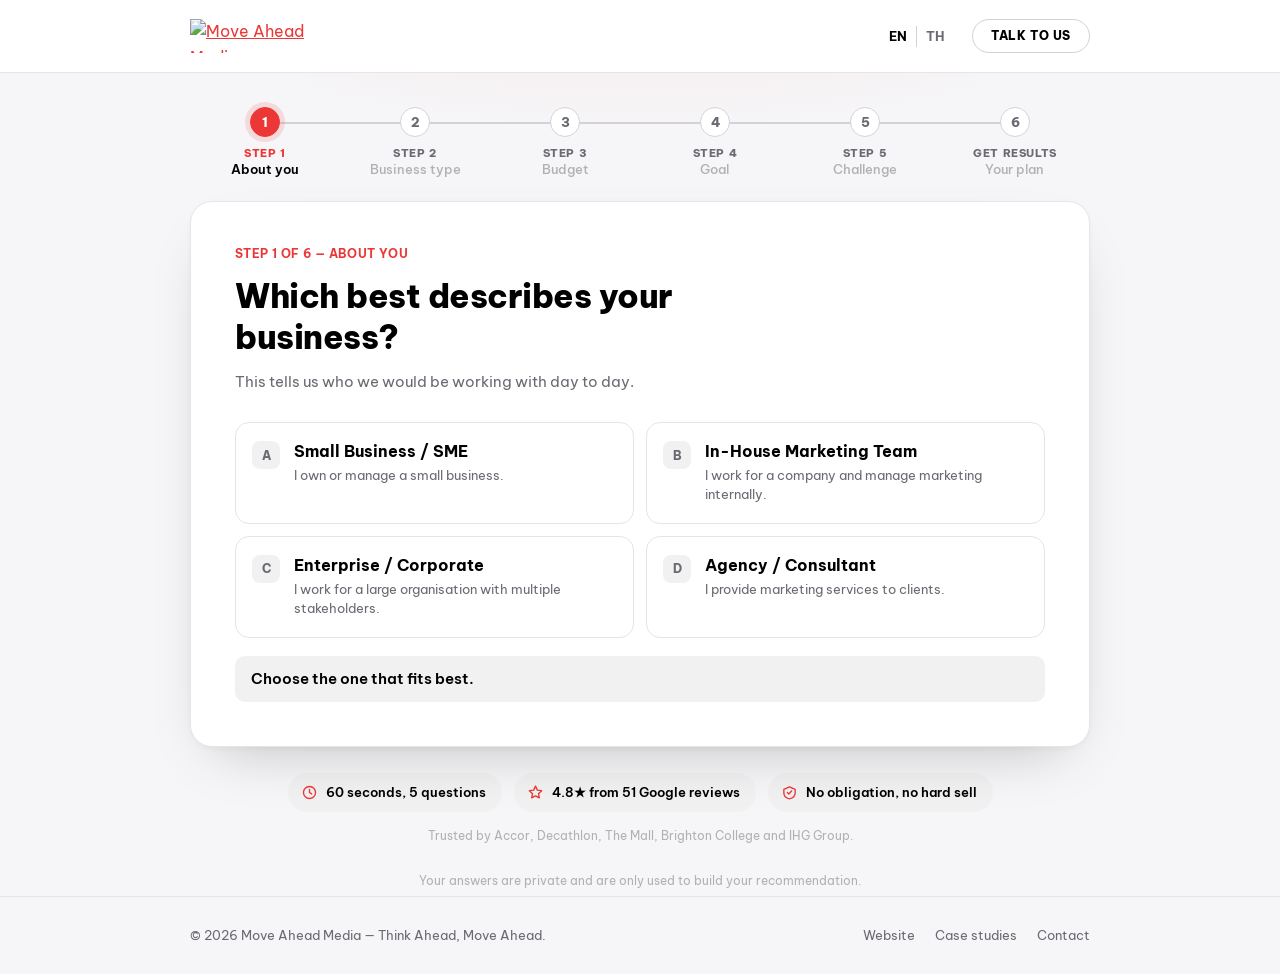
==== commit 27f2a755: "feat: GA4 quiz events and GTM import files The quiz now pushes the events for the GA4 funnel the ope" ====
--- a/index.html
+++ b/index.html
@@ -1,16 +1,8 @@
 <!doctype html>
-<html lang="en-AU" data-market="AU">
+<html lang="en">
   <head>
-    <!-- mam-th-quiz 35fa0f5 build b9ee092ca5 — live-mam-au -->
     <meta charset="utf-8" />
     <meta name="viewport" content="width=device-width, initial-scale=1" />
-    <!-- Google Tag Manager -->
-    <script>(function(w,d,s,l,i){w[l]=w[l]||[];w[l].push({'gtm.start':
-    new Date().getTime(),event:'gtm.js'});var f=d.getElementsByTagName(s)[0],
-    j=d.createElement(s),dl=l!='dataLayer'?'&l='+l:'';j.async=true;j.src=
-    'https://www.googletagmanager.com/gtm.js?id='+i+dl;f.parentNode.insertBefore(j,f);
-    })(window,document,'script','dataLayer','GTM-NRK28BX5');</script>
-    <!-- End Google Tag Manager -->
     <title>
       Which Digital Marketing Services Do You Need? | Move Ahead Media
     </title>
@@ -19,18 +11,17 @@
       content="Answer 5 quick questions and get a personalised digital marketing plan — SEO + AI Visibility, Google Ads, Social Media or Website Development. Takes 60 seconds."
     />
     <meta name="robots" content="index, follow" />
-    <!-- The Australian quiz, live at moveaheadmedia.com.au/quiz/: the English
-         quiz, with its links going to moveaheadmedia.com.au (data-market="AU"
-         above, see config.js). It has no language switch. -->
-    <link rel="canonical" href="https://www.moveaheadmedia.com.au/quiz/" />
-    <link rel="alternate" hreflang="en-AU" href="https://www.moveaheadmedia.com.au/quiz/" />
+    <!-- The quiz is live on the websites: English at moveaheadmedia.co.th/quiz/,
+         Thai at /th/quiz/, Australia at moveaheadmedia.com.au/quiz/. This copy
+         (GitHub Pages) is the preview, so it names the live pages. -->
+    <link rel="canonical" href="https://www.moveaheadmedia.co.th/quiz/" />
     <link rel="alternate" hreflang="en-TH" href="https://www.moveaheadmedia.co.th/quiz/" />
     <link rel="alternate" hreflang="th-TH" href="https://www.moveaheadmedia.co.th/th/quiz/" />
-    <link rel="alternate" hreflang="x-default" href="https://www.moveaheadmedia.com.au/quiz/" />
+    <link rel="alternate" hreflang="en-AU" href="https://www.moveaheadmedia.com.au/quiz/" />
+    <link rel="alternate" hreflang="x-default" href="https://www.moveaheadmedia.co.th/quiz/" />
 
     <meta property="og:type" content="website" />
-    <meta property="og:locale" content="en_AU" />
-    <meta property="og:locale:alternate" content="en_GB" />
+    <meta property="og:locale" content="en_GB" />
     <meta property="og:locale:alternate" content="th_TH" />
     <meta
       property="og:title"
@@ -73,20 +64,16 @@
       href="https://fonts.googleapis.com/css2?family=Be+Vietnam+Pro:wght@400;500;600;700;800&display=swap"
       rel="stylesheet"
     />
-    <link rel="stylesheet" href="assets/css/styles.css?v=b9ee092ca5" />
+    <link rel="stylesheet" href="assets/css/styles.css" />
   </head>
   <body>
-    <!-- Google Tag Manager (noscript) -->
-    <noscript><iframe src="https://www.googletagmanager.com/ns.html?id=GTM-NRK28BX5"
-    height="0" width="0" style="display:none;visibility:hidden"></iframe></noscript>
-    <!-- End Google Tag Manager (noscript) -->
     <a class="skip-link" href="#quiz">Skip to the quiz</a>
 
     <header class="site-header">
       <div class="shell site-header__inner">
         <a
           class="site-header__logo"
-          href="https://www.moveaheadmedia.com.au/"
+          href="https://www.moveaheadmedia.co.th/"
           target="_blank"
           rel="noopener"
         >
@@ -98,9 +85,15 @@
           />
         </a>
         <div class="site-header__actions">
+          <nav class="lang-switch" aria-label="Language">
+            <a href="./" lang="en" hreflang="en" aria-current="page">EN</a>
+            <a href="th/" lang="th" hreflang="th">TH</a>
+          </nav>
           <a
             class="btn btn--ghost btn--sm site-header__cta"
-            href="https://www.moveaheadmedia.com.au/contact-us/"
+            data-quiz-cta="consultation"
+            data-cta-location="header"
+            href="https://www.moveaheadmedia.co.th/contact-us/"
             target="_blank"
             rel="noopener"
             >Talk to us</a
@@ -132,19 +125,19 @@
         </p>
         <p class="site-footer__links">
           <a
-            href="https://www.moveaheadmedia.com.au/"
+            href="https://www.moveaheadmedia.co.th/"
             target="_blank"
             rel="noopener"
             >Website</a
           >
           <a
-            href="https://www.moveaheadmedia.com.au/about/case-studies/"
+            href="https://www.moveaheadmedia.co.th/about/case-studies/"
             target="_blank"
             rel="noopener"
             >Case studies</a
           >
           <a
-            href="https://www.moveaheadmedia.com.au/contact-us/"
+            href="https://www.moveaheadmedia.co.th/contact-us/"
             target="_blank"
             rel="noopener"
             >Contact</a
@@ -153,17 +146,17 @@
       </div>
     </footer>
 
-    <script>window.MAM_DEPLOY = {"webhookUrl":"https://n8n.moveaheadmedia.com/webhook/dca138b4-dd5e-489e-88fd-e3096222296d","webhookFormat":"mam-forms","formName":"Service Quiz - AU","timeZone":"Australia/Sydney","dateStyle":"m/d/Y"};</script>
-    <script src="assets/js/config.js?v=b9ee092ca5"></script>
-    <script src="assets/js/utm.js?v=b9ee092ca5"></script>
-    <script src="assets/js/data.js?v=b9ee092ca5"></script>
-    <script src="assets/js/engine.js?v=b9ee092ca5"></script>
+    <script src="assets/js/config.js"></script>
+    <!-- utm_… → the website's attribution cookies, before anything else. -->
+    <script src="assets/js/utm.js"></script>
+    <script src="assets/js/data.js"></script>
+    <script src="assets/js/engine.js"></script>
     <!-- Logic v5. Loaded but not yet called — app.js switches to it in
          build step 3, so this file changes nothing on its own. -->
-    <script src="assets/js/planner.js?v=b9ee092ca5"></script>
+    <script src="assets/js/planner.js"></script>
     <!-- Screen text. th/index.html also loads i18n/th.js before i18n.js. -->
-    <script src="assets/js/i18n/en.js?v=b9ee092ca5"></script>
-    <script src="assets/js/i18n.js?v=b9ee092ca5"></script>
-    <script src="assets/js/app.js?v=b9ee092ca5"></script>
+    <script src="assets/js/i18n/en.js"></script>
+    <script src="assets/js/i18n.js"></script>
+    <script src="assets/js/app.js"></script>
   </body>
 </html>
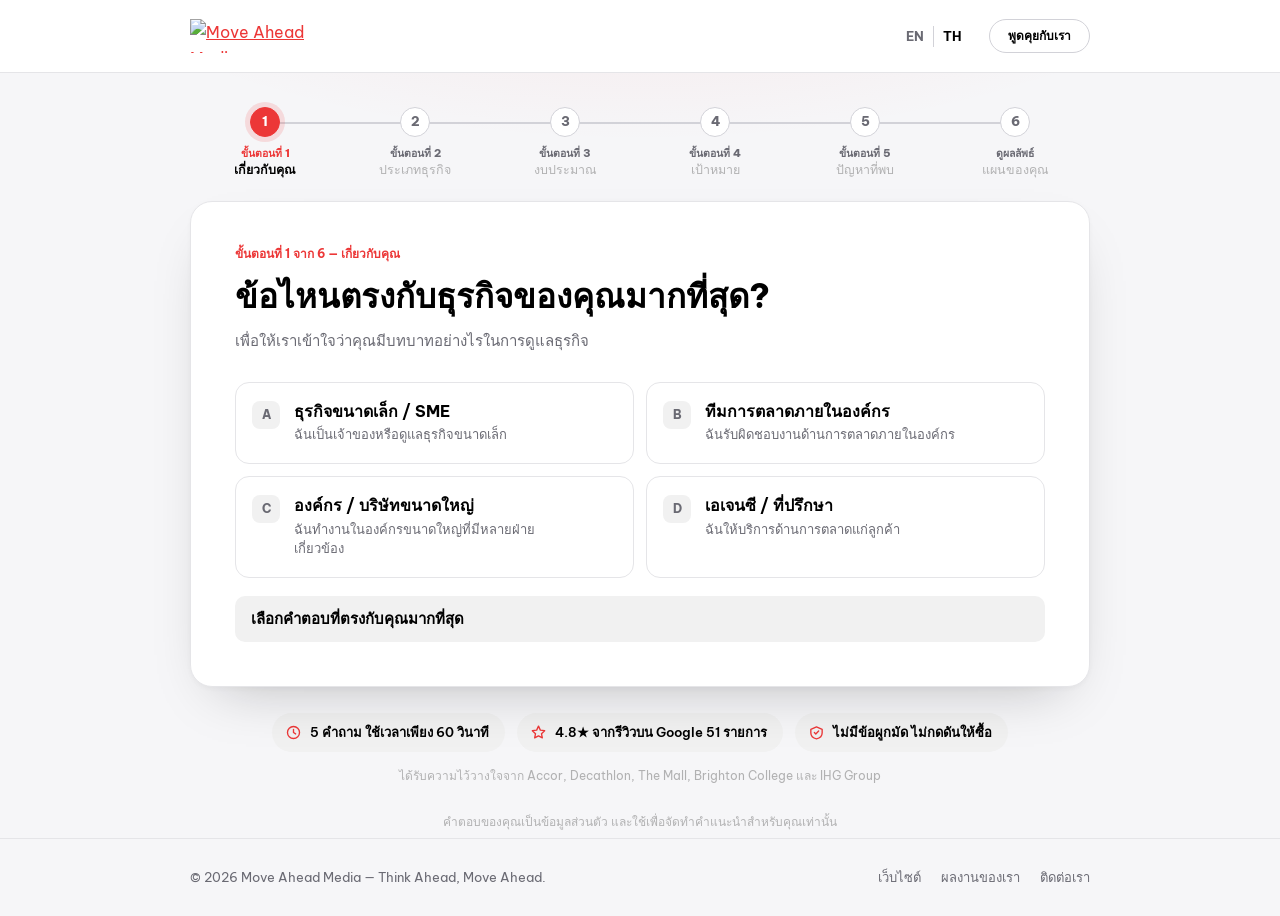
==== commit 245d74c6: "Live: https://www.moveaheadmedia.co.th/th/quiz/ — mam-th-quiz 27f2a75 build c79c1df897 Built by depl" ====
--- a/index.html
+++ b/index.html
@@ -1,35 +1,39 @@
 <!doctype html>
-<html lang="en">
+<html lang="th">
   <head>
+    <!-- mam-th-quiz 27f2a75 build c79c1df897 — live-mam-th -->
     <meta charset="utf-8" />
     <meta name="viewport" content="width=device-width, initial-scale=1" />
-    <title>
-      Which Digital Marketing Services Do You Need? | Move Ahead Media
-    </title>
+    <!-- Google Tag Manager -->
+    <script>(function(w,d,s,l,i){w[l]=w[l]||[];w[l].push({'gtm.start':
+    new Date().getTime(),event:'gtm.js'});var f=d.getElementsByTagName(s)[0],
+    j=d.createElement(s),dl=l!='dataLayer'?'&l='+l:'';j.async=true;j.src=
+    'https://www.googletagmanager.com/gtm.js?id='+i+dl;f.parentNode.insertBefore(j,f);
+    })(window,document,'script','dataLayer','GTM-NHTDCN6S');</script>
+    <!-- End Google Tag Manager -->
+    <title>ธุรกิจของคุณควรใช้บริการการตลาดดิจิทัลอะไรบ้าง? | Move Ahead Media</title>
     <meta
       name="description"
-      content="Answer 5 quick questions and get a personalised digital marketing plan — SEO + AI Visibility, Google Ads, Social Media or Website Development. Takes 60 seconds."
+      content="ตอบ 5 คำถามใน 60 วินาที รับแผนการตลาดที่เหมาะกับธุรกิจคุณ ทั้ง SEO, AI Search, Google Ads, โซเชียลมีเดีย และพัฒนาเว็บไซต์"
     />
     <meta name="robots" content="index, follow" />
-    <!-- The quiz is live on the websites: English at moveaheadmedia.co.th/quiz/,
-         Thai at /th/quiz/, Australia at moveaheadmedia.com.au/quiz/. This copy
-         (GitHub Pages) is the preview, so it names the live pages. -->
-    <link rel="canonical" href="https://www.moveaheadmedia.co.th/quiz/" />
+    <!-- The Thai quiz, live at moveaheadmedia.co.th/th/quiz/. -->
+    <link rel="canonical" href="https://www.moveaheadmedia.co.th/th/quiz/" />
     <link rel="alternate" hreflang="en-TH" href="https://www.moveaheadmedia.co.th/quiz/" />
     <link rel="alternate" hreflang="th-TH" href="https://www.moveaheadmedia.co.th/th/quiz/" />
     <link rel="alternate" hreflang="en-AU" href="https://www.moveaheadmedia.com.au/quiz/" />
     <link rel="alternate" hreflang="x-default" href="https://www.moveaheadmedia.co.th/quiz/" />
 
     <meta property="og:type" content="website" />
-    <meta property="og:locale" content="en_GB" />
-    <meta property="og:locale:alternate" content="th_TH" />
+    <meta property="og:locale" content="th_TH" />
+    <meta property="og:locale:alternate" content="en_GB" />
     <meta
       property="og:title"
-      content="Which Digital Marketing Services Do You Need? | Move Ahead Media"
+      content="ธุรกิจของคุณควรใช้บริการการตลาดดิจิทัลอะไรบ้าง? | Move Ahead Media"
     />
     <meta
       property="og:description"
-      content="Answer 5 quick questions and get a personalised digital marketing plan in 60 seconds."
+      content="ตอบ 5 คำถามสั้น ๆ เพื่อรับแผนการตลาดดิจิทัลที่เหมาะกับธุรกิจคุณภายใน 60 วินาที"
     />
     <meta
       property="og:image"
@@ -61,13 +65,17 @@
     <link rel="preconnect" href="https://fonts.googleapis.com" />
     <link rel="preconnect" href="https://fonts.gstatic.com" crossorigin />
     <link
-      href="https://fonts.googleapis.com/css2?family=Be+Vietnam+Pro:wght@400;500;600;700;800&display=swap"
+      href="https://fonts.googleapis.com/css2?family=Be+Vietnam+Pro:wght@400;500;600;700;800&family=Noto+Sans+Thai:wght@400;500;600;700;800&display=swap"
       rel="stylesheet"
     />
-    <link rel="stylesheet" href="assets/css/styles.css" />
+    <link rel="stylesheet" href="assets/css/styles.css?v=c79c1df897" />
   </head>
   <body>
-    <a class="skip-link" href="#quiz">Skip to the quiz</a>
+    <!-- Google Tag Manager (noscript) -->
+    <noscript><iframe src="https://www.googletagmanager.com/ns.html?id=GTM-NHTDCN6S"
+    height="0" width="0" style="display:none;visibility:hidden"></iframe></noscript>
+    <!-- End Google Tag Manager (noscript) -->
+    <a class="skip-link" href="#quiz">ข้ามไปทำแบบทดสอบ</a>
 
     <header class="site-header">
       <div class="shell site-header__inner">
@@ -85,9 +93,9 @@
           />
         </a>
         <div class="site-header__actions">
-          <nav class="lang-switch" aria-label="Language">
-            <a href="./" lang="en" hreflang="en" aria-current="page">EN</a>
-            <a href="th/" lang="th" hreflang="th">TH</a>
+          <nav class="lang-switch" aria-label="ภาษา">
+            <a href="/quiz/" lang="en" hreflang="en">EN</a>
+            <a href="/th/quiz/" lang="th" hreflang="th" aria-current="page">TH</a>
           </nav>
           <a
             class="btn btn--ghost btn--sm site-header__cta"
@@ -96,7 +104,7 @@
             href="https://www.moveaheadmedia.co.th/contact-us/"
             target="_blank"
             rel="noopener"
-            >Talk to us</a
+            >พูดคุยกับเรา</a
           >
         </div>
       </div>
@@ -104,7 +112,7 @@
 
     <main id="quiz" class="shell">
       <!-- ── Progress ────────────────────────────────────────────────── -->
-      <nav class="progress" id="progress" aria-label="Quiz progress" hidden>
+      <nav class="progress" id="progress" aria-label="ความคืบหน้าของแบบทดสอบ" hidden>
         <ol class="progress__steps" id="progressSteps"></ol>
         <div class="progress__track">
           <div class="progress__fill" id="progressFill"></div>
@@ -128,35 +136,36 @@
             href="https://www.moveaheadmedia.co.th/"
             target="_blank"
             rel="noopener"
-            >Website</a
+            >เว็บไซต์</a
           >
           <a
             href="https://www.moveaheadmedia.co.th/about/case-studies/"
             target="_blank"
             rel="noopener"
-            >Case studies</a
+            >ผลงานของเรา</a
           >
           <a
             href="https://www.moveaheadmedia.co.th/contact-us/"
             target="_blank"
             rel="noopener"
-            >Contact</a
+            >ติดต่อเรา</a
           >
         </p>
       </div>
     </footer>
 
-    <script src="assets/js/config.js"></script>
-    <!-- utm_… → the website's attribution cookies, before anything else. -->
-    <script src="assets/js/utm.js"></script>
-    <script src="assets/js/data.js"></script>
-    <script src="assets/js/engine.js"></script>
+    <script>window.MAM_DEPLOY = {"webhookUrl":"https://n8n.moveaheadmedia.com/webhook/dca138b4-dd5e-489e-88fd-e3096222296d","webhookFormat":"mam-forms","formName":"Service Quiz - TH","timeZone":"Asia/Bangkok","dateStyle":"d/m/Y"};</script>
+    <script src="assets/js/config.js?v=c79c1df897"></script>
+    <script src="assets/js/utm.js?v=c79c1df897"></script>
+    <script src="assets/js/data.js?v=c79c1df897"></script>
+    <script src="assets/js/engine.js?v=c79c1df897"></script>
     <!-- Logic v5. Loaded but not yet called — app.js switches to it in
          build step 3, so this file changes nothing on its own. -->
-    <script src="assets/js/planner.js"></script>
-    <!-- Screen text. th/index.html also loads i18n/th.js before i18n.js. -->
-    <script src="assets/js/i18n/en.js"></script>
-    <script src="assets/js/i18n.js"></script>
-    <script src="assets/js/app.js"></script>
+    <script src="assets/js/planner.js?v=c79c1df897"></script>
+    <!-- Screen text: English is the fallback, Thai replaces it. -->
+    <script src="assets/js/i18n/en.js?v=c79c1df897"></script>
+    <script src="assets/js/i18n/th.js?v=c79c1df897"></script>
+    <script src="assets/js/i18n.js?v=c79c1df897"></script>
+    <script src="assets/js/app.js?v=c79c1df897"></script>
   </body>
 </html>
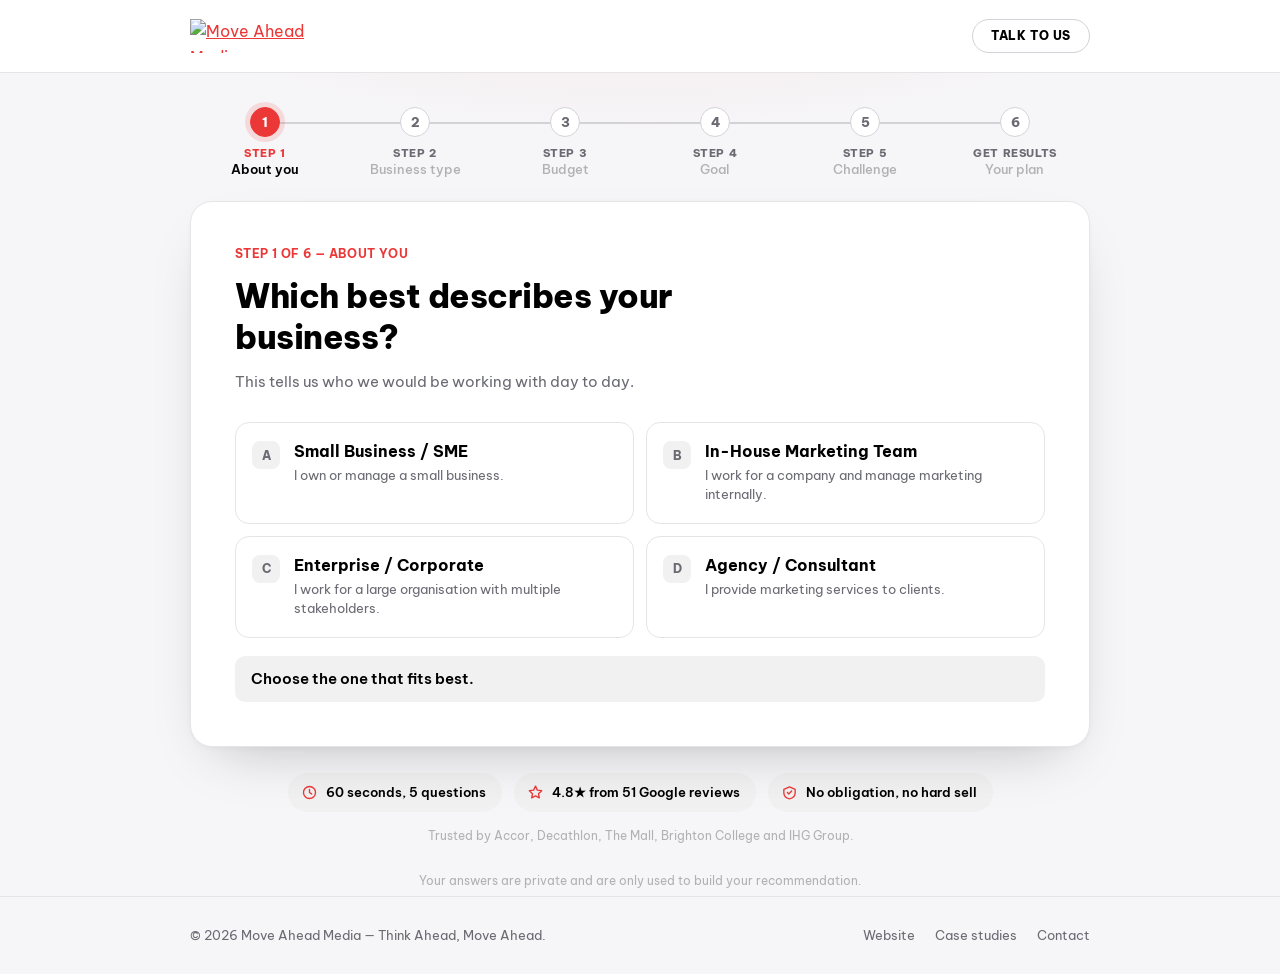
==== commit 5e07b488: "Live: https://www.moveaheadmedia.com.au/quiz/ — mam-th-quiz 27f2a75 build c79c1df897 Built by deploy" ====
--- a/index.html
+++ b/index.html
@@ -1,7 +1,7 @@
 <!doctype html>
-<html lang="th">
+<html lang="en-AU" data-market="AU">
   <head>
-    <!-- mam-th-quiz 27f2a75 build c79c1df897 — live-mam-th -->
+    <!-- mam-th-quiz 27f2a75 build c79c1df897 — live-mam-au -->
     <meta charset="utf-8" />
     <meta name="viewport" content="width=device-width, initial-scale=1" />
     <!-- Google Tag Manager -->
@@ -9,31 +9,36 @@
     new Date().getTime(),event:'gtm.js'});var f=d.getElementsByTagName(s)[0],
     j=d.createElement(s),dl=l!='dataLayer'?'&l='+l:'';j.async=true;j.src=
     'https://www.googletagmanager.com/gtm.js?id='+i+dl;f.parentNode.insertBefore(j,f);
-    })(window,document,'script','dataLayer','GTM-NHTDCN6S');</script>
+    })(window,document,'script','dataLayer','GTM-NRK28BX5');</script>
     <!-- End Google Tag Manager -->
-    <title>ธุรกิจของคุณควรใช้บริการการตลาดดิจิทัลอะไรบ้าง? | Move Ahead Media</title>
+    <title>
+      Which Digital Marketing Services Do You Need? | Move Ahead Media
+    </title>
     <meta
       name="description"
-      content="ตอบ 5 คำถามใน 60 วินาที รับแผนการตลาดที่เหมาะกับธุรกิจคุณ ทั้ง SEO, AI Search, Google Ads, โซเชียลมีเดีย และพัฒนาเว็บไซต์"
+      content="Answer 5 quick questions and get a personalised digital marketing plan — SEO + AI Visibility, Google Ads, Social Media or Website Development. Takes 60 seconds."
     />
     <meta name="robots" content="index, follow" />
-    <!-- The Thai quiz, live at moveaheadmedia.co.th/th/quiz/. -->
-    <link rel="canonical" href="https://www.moveaheadmedia.co.th/th/quiz/" />
+    <!-- The Australian quiz, live at moveaheadmedia.com.au/quiz/: the English
+         quiz, with its links going to moveaheadmedia.com.au (data-market="AU"
+         above, see config.js). It has no language switch. -->
+    <link rel="canonical" href="https://www.moveaheadmedia.com.au/quiz/" />
+    <link rel="alternate" hreflang="en-AU" href="https://www.moveaheadmedia.com.au/quiz/" />
     <link rel="alternate" hreflang="en-TH" href="https://www.moveaheadmedia.co.th/quiz/" />
     <link rel="alternate" hreflang="th-TH" href="https://www.moveaheadmedia.co.th/th/quiz/" />
-    <link rel="alternate" hreflang="en-AU" href="https://www.moveaheadmedia.com.au/quiz/" />
-    <link rel="alternate" hreflang="x-default" href="https://www.moveaheadmedia.co.th/quiz/" />
+    <link rel="alternate" hreflang="x-default" href="https://www.moveaheadmedia.com.au/quiz/" />
 
     <meta property="og:type" content="website" />
-    <meta property="og:locale" content="th_TH" />
+    <meta property="og:locale" content="en_AU" />
     <meta property="og:locale:alternate" content="en_GB" />
+    <meta property="og:locale:alternate" content="th_TH" />
     <meta
       property="og:title"
-      content="ธุรกิจของคุณควรใช้บริการการตลาดดิจิทัลอะไรบ้าง? | Move Ahead Media"
+      content="Which Digital Marketing Services Do You Need? | Move Ahead Media"
     />
     <meta
       property="og:description"
-      content="ตอบ 5 คำถามสั้น ๆ เพื่อรับแผนการตลาดดิจิทัลที่เหมาะกับธุรกิจคุณภายใน 60 วินาที"
+      content="Answer 5 quick questions and get a personalised digital marketing plan in 60 seconds."
     />
     <meta
       property="og:image"
@@ -65,23 +70,23 @@
     <link rel="preconnect" href="https://fonts.googleapis.com" />
     <link rel="preconnect" href="https://fonts.gstatic.com" crossorigin />
     <link
-      href="https://fonts.googleapis.com/css2?family=Be+Vietnam+Pro:wght@400;500;600;700;800&family=Noto+Sans+Thai:wght@400;500;600;700;800&display=swap"
+      href="https://fonts.googleapis.com/css2?family=Be+Vietnam+Pro:wght@400;500;600;700;800&display=swap"
       rel="stylesheet"
     />
     <link rel="stylesheet" href="assets/css/styles.css?v=c79c1df897" />
   </head>
   <body>
     <!-- Google Tag Manager (noscript) -->
-    <noscript><iframe src="https://www.googletagmanager.com/ns.html?id=GTM-NHTDCN6S"
+    <noscript><iframe src="https://www.googletagmanager.com/ns.html?id=GTM-NRK28BX5"
     height="0" width="0" style="display:none;visibility:hidden"></iframe></noscript>
     <!-- End Google Tag Manager (noscript) -->
-    <a class="skip-link" href="#quiz">ข้ามไปทำแบบทดสอบ</a>
+    <a class="skip-link" href="#quiz">Skip to the quiz</a>
 
     <header class="site-header">
       <div class="shell site-header__inner">
         <a
           class="site-header__logo"
-          href="https://www.moveaheadmedia.co.th/"
+          href="https://www.moveaheadmedia.com.au/"
           target="_blank"
           rel="noopener"
         >
@@ -93,18 +98,14 @@
           />
         </a>
         <div class="site-header__actions">
-          <nav class="lang-switch" aria-label="ภาษา">
-            <a href="/quiz/" lang="en" hreflang="en">EN</a>
-            <a href="/th/quiz/" lang="th" hreflang="th" aria-current="page">TH</a>
-          </nav>
           <a
             class="btn btn--ghost btn--sm site-header__cta"
             data-quiz-cta="consultation"
             data-cta-location="header"
-            href="https://www.moveaheadmedia.co.th/contact-us/"
+            href="https://www.moveaheadmedia.com.au/contact-us/"
             target="_blank"
             rel="noopener"
-            >พูดคุยกับเรา</a
+            >Talk to us</a
           >
         </div>
       </div>
@@ -112,7 +113,7 @@
 
     <main id="quiz" class="shell">
       <!-- ── Progress ────────────────────────────────────────────────── -->
-      <nav class="progress" id="progress" aria-label="ความคืบหน้าของแบบทดสอบ" hidden>
+      <nav class="progress" id="progress" aria-label="Quiz progress" hidden>
         <ol class="progress__steps" id="progressSteps"></ol>
         <div class="progress__track">
           <div class="progress__fill" id="progressFill"></div>
@@ -133,28 +134,28 @@
         </p>
         <p class="site-footer__links">
           <a
-            href="https://www.moveaheadmedia.co.th/"
+            href="https://www.moveaheadmedia.com.au/"
             target="_blank"
             rel="noopener"
-            >เว็บไซต์</a
+            >Website</a
           >
           <a
-            href="https://www.moveaheadmedia.co.th/about/case-studies/"
+            href="https://www.moveaheadmedia.com.au/about/case-studies/"
             target="_blank"
             rel="noopener"
-            >ผลงานของเรา</a
+            >Case studies</a
           >
           <a
-            href="https://www.moveaheadmedia.co.th/contact-us/"
+            href="https://www.moveaheadmedia.com.au/contact-us/"
             target="_blank"
             rel="noopener"
-            >ติดต่อเรา</a
+            >Contact</a
           >
         </p>
       </div>
     </footer>
 
-    <script>window.MAM_DEPLOY = {"webhookUrl":"https://n8n.moveaheadmedia.com/webhook/dca138b4-dd5e-489e-88fd-e3096222296d","webhookFormat":"mam-forms","formName":"Service Quiz - TH","timeZone":"Asia/Bangkok","dateStyle":"d/m/Y"};</script>
+    <script>window.MAM_DEPLOY = {"webhookUrl":"https://n8n.moveaheadmedia.com/webhook/dca138b4-dd5e-489e-88fd-e3096222296d","webhookFormat":"mam-forms","formName":"Service Quiz - AU","timeZone":"Australia/Sydney","dateStyle":"m/d/Y"};</script>
     <script src="assets/js/config.js?v=c79c1df897"></script>
     <script src="assets/js/utm.js?v=c79c1df897"></script>
     <script src="assets/js/data.js?v=c79c1df897"></script>
@@ -162,9 +163,8 @@
     <!-- Logic v5. Loaded but not yet called — app.js switches to it in
          build step 3, so this file changes nothing on its own. -->
     <script src="assets/js/planner.js?v=c79c1df897"></script>
-    <!-- Screen text: English is the fallback, Thai replaces it. -->
+    <!-- Screen text. th/index.html also loads i18n/th.js before i18n.js. -->
     <script src="assets/js/i18n/en.js?v=c79c1df897"></script>
-    <script src="assets/js/i18n/th.js?v=c79c1df897"></script>
     <script src="assets/js/i18n.js?v=c79c1df897"></script>
     <script src="assets/js/app.js?v=c79c1df897"></script>
   </body>
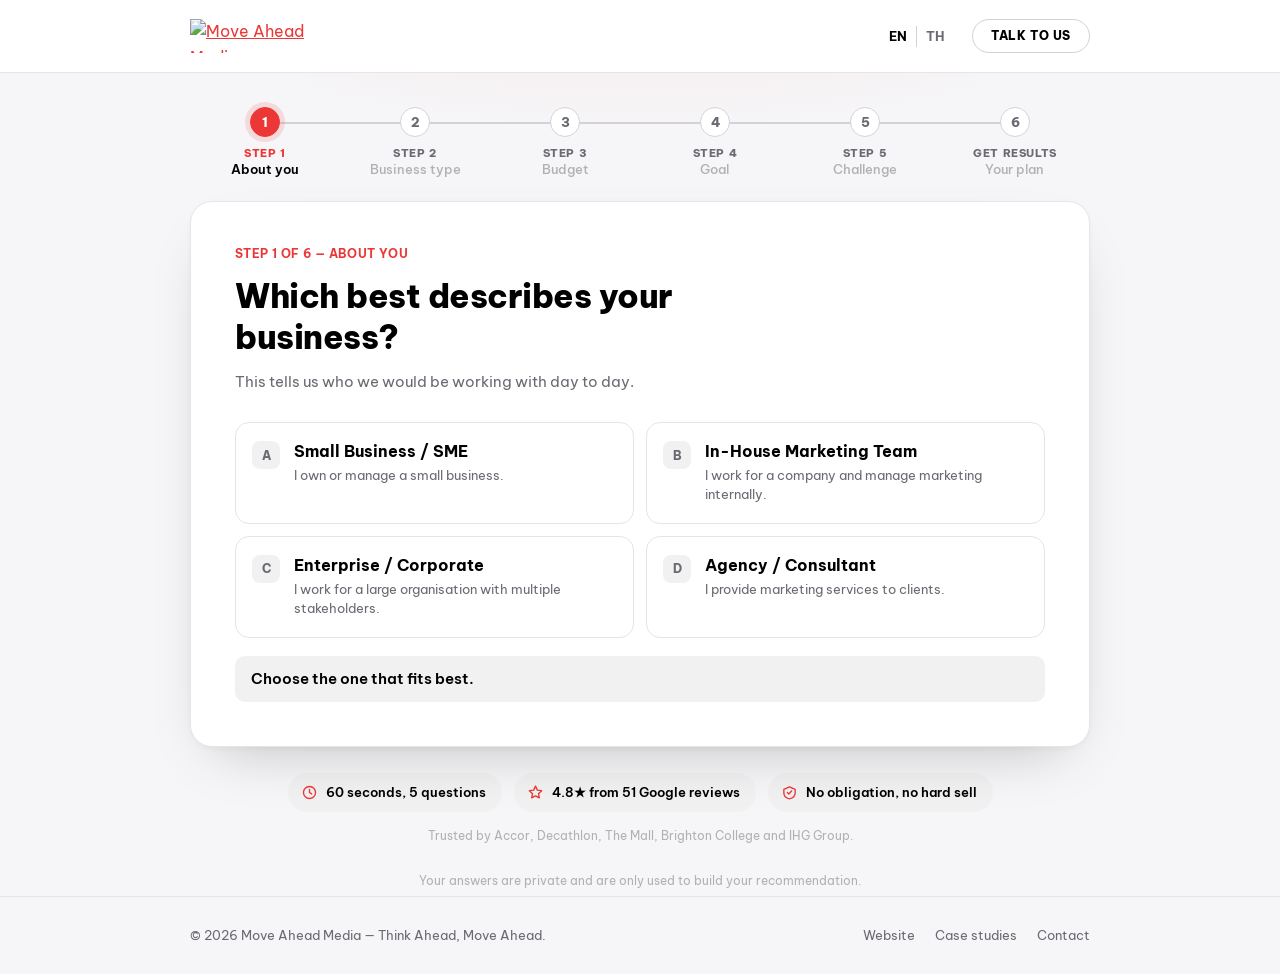
==== commit b263fee3: "Merge 27f2a7558d82ceb895082d81d797f3fd354113c4 into edc79fd4786f8c448a8a29ef79dff84aef72797b" ====
--- a/index.html
+++ b/index.html
@@ -1,16 +1,8 @@
 <!doctype html>
-<html lang="en-AU" data-market="AU">
+<html lang="en">
   <head>
-    <!-- mam-th-quiz 27f2a75 build c79c1df897 — live-mam-au -->
     <meta charset="utf-8" />
     <meta name="viewport" content="width=device-width, initial-scale=1" />
-    <!-- Google Tag Manager -->
-    <script>(function(w,d,s,l,i){w[l]=w[l]||[];w[l].push({'gtm.start':
-    new Date().getTime(),event:'gtm.js'});var f=d.getElementsByTagName(s)[0],
-    j=d.createElement(s),dl=l!='dataLayer'?'&l='+l:'';j.async=true;j.src=
-    'https://www.googletagmanager.com/gtm.js?id='+i+dl;f.parentNode.insertBefore(j,f);
-    })(window,document,'script','dataLayer','GTM-NRK28BX5');</script>
-    <!-- End Google Tag Manager -->
     <title>
       Which Digital Marketing Services Do You Need? | Move Ahead Media
     </title>
@@ -19,18 +11,17 @@
       content="Answer 5 quick questions and get a personalised digital marketing plan — SEO + AI Visibility, Google Ads, Social Media or Website Development. Takes 60 seconds."
     />
     <meta name="robots" content="index, follow" />
-    <!-- The Australian quiz, live at moveaheadmedia.com.au/quiz/: the English
-         quiz, with its links going to moveaheadmedia.com.au (data-market="AU"
-         above, see config.js). It has no language switch. -->
-    <link rel="canonical" href="https://www.moveaheadmedia.com.au/quiz/" />
-    <link rel="alternate" hreflang="en-AU" href="https://www.moveaheadmedia.com.au/quiz/" />
+    <!-- The quiz is live on the websites: English at moveaheadmedia.co.th/quiz/,
+         Thai at /th/quiz/, Australia at moveaheadmedia.com.au/quiz/. This copy
+         (GitHub Pages) is the preview, so it names the live pages. -->
+    <link rel="canonical" href="https://www.moveaheadmedia.co.th/quiz/" />
     <link rel="alternate" hreflang="en-TH" href="https://www.moveaheadmedia.co.th/quiz/" />
     <link rel="alternate" hreflang="th-TH" href="https://www.moveaheadmedia.co.th/th/quiz/" />
-    <link rel="alternate" hreflang="x-default" href="https://www.moveaheadmedia.com.au/quiz/" />
+    <link rel="alternate" hreflang="en-AU" href="https://www.moveaheadmedia.com.au/quiz/" />
+    <link rel="alternate" hreflang="x-default" href="https://www.moveaheadmedia.co.th/quiz/" />
 
     <meta property="og:type" content="website" />
-    <meta property="og:locale" content="en_AU" />
-    <meta property="og:locale:alternate" content="en_GB" />
+    <meta property="og:locale" content="en_GB" />
     <meta property="og:locale:alternate" content="th_TH" />
     <meta
       property="og:title"
@@ -73,20 +64,16 @@
       href="https://fonts.googleapis.com/css2?family=Be+Vietnam+Pro:wght@400;500;600;700;800&display=swap"
       rel="stylesheet"
     />
-    <link rel="stylesheet" href="assets/css/styles.css?v=c79c1df897" />
+    <link rel="stylesheet" href="assets/css/styles.css" />
   </head>
   <body>
-    <!-- Google Tag Manager (noscript) -->
-    <noscript><iframe src="https://www.googletagmanager.com/ns.html?id=GTM-NRK28BX5"
-    height="0" width="0" style="display:none;visibility:hidden"></iframe></noscript>
-    <!-- End Google Tag Manager (noscript) -->
     <a class="skip-link" href="#quiz">Skip to the quiz</a>
 
     <header class="site-header">
       <div class="shell site-header__inner">
         <a
           class="site-header__logo"
-          href="https://www.moveaheadmedia.com.au/"
+          href="https://www.moveaheadmedia.co.th/"
           target="_blank"
           rel="noopener"
         >
@@ -98,11 +85,15 @@
           />
         </a>
         <div class="site-header__actions">
+          <nav class="lang-switch" aria-label="Language">
+            <a href="./" lang="en" hreflang="en" aria-current="page">EN</a>
+            <a href="th/" lang="th" hreflang="th">TH</a>
+          </nav>
           <a
             class="btn btn--ghost btn--sm site-header__cta"
             data-quiz-cta="consultation"
             data-cta-location="header"
-            href="https://www.moveaheadmedia.com.au/contact-us/"
+            href="https://www.moveaheadmedia.co.th/contact-us/"
             target="_blank"
             rel="noopener"
             >Talk to us</a
@@ -134,19 +125,19 @@
         </p>
         <p class="site-footer__links">
           <a
-            href="https://www.moveaheadmedia.com.au/"
+            href="https://www.moveaheadmedia.co.th/"
             target="_blank"
             rel="noopener"
             >Website</a
           >
           <a
-            href="https://www.moveaheadmedia.com.au/about/case-studies/"
+            href="https://www.moveaheadmedia.co.th/about/case-studies/"
             target="_blank"
             rel="noopener"
             >Case studies</a
           >
           <a
-            href="https://www.moveaheadmedia.com.au/contact-us/"
+            href="https://www.moveaheadmedia.co.th/contact-us/"
             target="_blank"
             rel="noopener"
             >Contact</a
@@ -155,17 +146,17 @@
       </div>
     </footer>
 
-    <script>window.MAM_DEPLOY = {"webhookUrl":"https://n8n.moveaheadmedia.com/webhook/dca138b4-dd5e-489e-88fd-e3096222296d","webhookFormat":"mam-forms","formName":"Service Quiz - AU","timeZone":"Australia/Sydney","dateStyle":"m/d/Y"};</script>
-    <script src="assets/js/config.js?v=c79c1df897"></script>
-    <script src="assets/js/utm.js?v=c79c1df897"></script>
-    <script src="assets/js/data.js?v=c79c1df897"></script>
-    <script src="assets/js/engine.js?v=c79c1df897"></script>
+    <script src="assets/js/config.js"></script>
+    <!-- utm_… → the website's attribution cookies, before anything else. -->
+    <script src="assets/js/utm.js"></script>
+    <script src="assets/js/data.js"></script>
+    <script src="assets/js/engine.js"></script>
     <!-- Logic v5. Loaded but not yet called — app.js switches to it in
          build step 3, so this file changes nothing on its own. -->
-    <script src="assets/js/planner.js?v=c79c1df897"></script>
+    <script src="assets/js/planner.js"></script>
     <!-- Screen text. th/index.html also loads i18n/th.js before i18n.js. -->
-    <script src="assets/js/i18n/en.js?v=c79c1df897"></script>
-    <script src="assets/js/i18n.js?v=c79c1df897"></script>
-    <script src="assets/js/app.js?v=c79c1df897"></script>
+    <script src="assets/js/i18n/en.js"></script>
+    <script src="assets/js/i18n.js"></script>
+    <script src="assets/js/app.js"></script>
   </body>
 </html>
